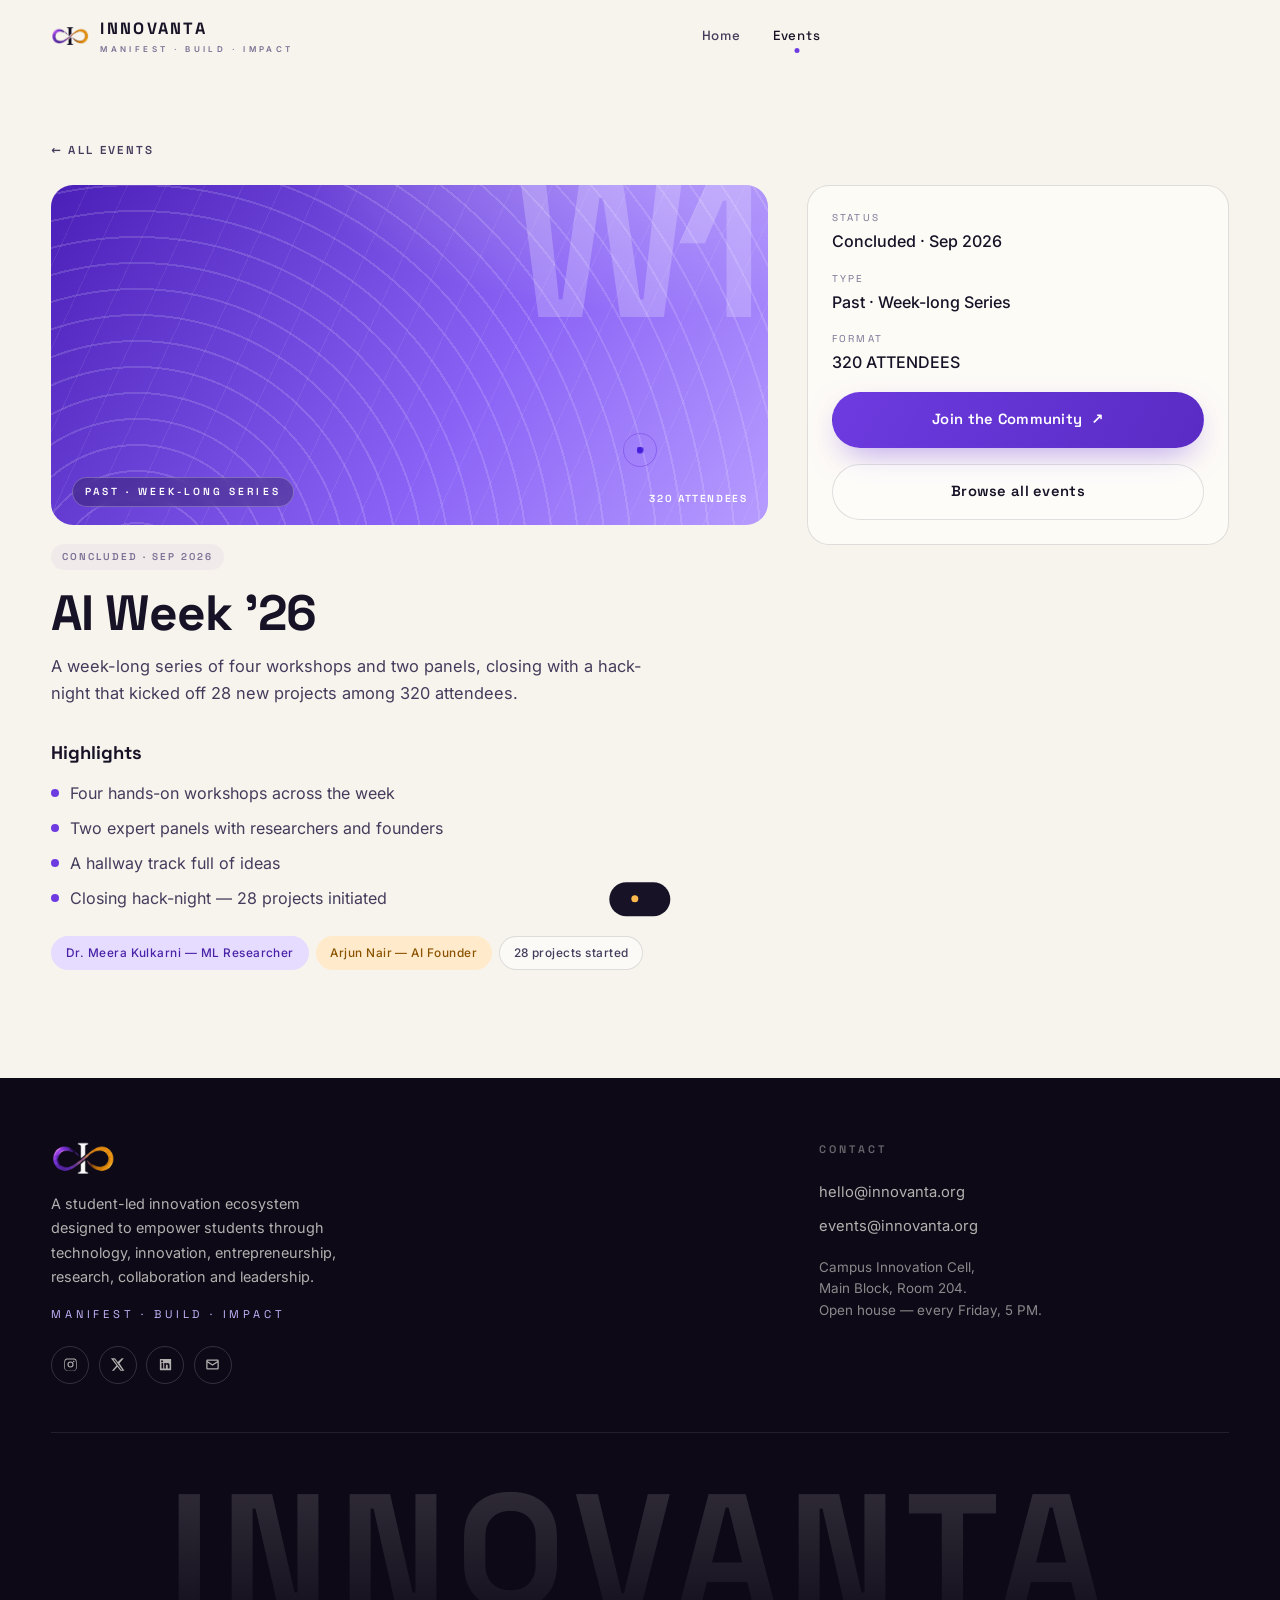
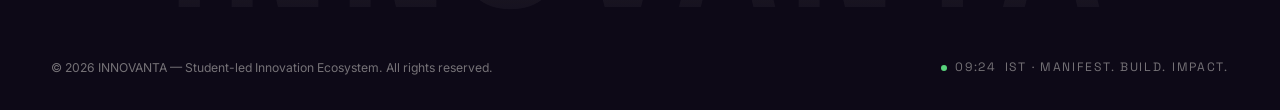
==== event-ai-week-26.html @ f33e7953 "Add a dedicated detail page for each event Co-Authored-By: Claude Sonnet 5.5 <noreply@anthropic.com>" ====
<!DOCTYPE html>
<html lang="en">
<head>
<meta charset="UTF-8">
<meta name="viewport" content="width=device-width, initial-scale=1.0">
<title>AI Week &#x27;26 — INNOVANTA</title>
<meta name="description" content="INNOVANTA is a student-led innovation ecosystem empowering students through technology, innovation, entrepreneurship, research, collaboration and leadership. Ideas into action — innovation into impact.">
<meta property="og:title" content="INNOVANTA — Manifest. Build. Impact.">
<meta property="og:description" content="A student-led innovation ecosystem. Ideas Into Action. Innovation Into Impact.">
<meta property="og:type" content="website">
<link rel="icon" type="image/png" href="[data-uri]">
<style>
/* ============ FONTS ============ */
@font-face{font-family:'Space Grotesk';font-style:normal;font-weight:300 700;font-display:swap;src:url([data-uri]) format('woff2')}
@font-face{font-family:'Inter';font-style:normal;font-weight:100 900;font-display:swap;src:url([data-uri]) format('woff2')}

/* ============ TOKENS ============ */
:root{
  --bg:#F7F4ED; --bg-2:#F0EBE0; --paper:#FDFBF6;
  --ink:#171226; --ink-2:#443C5C; --ink-3:#7A7194;
  --violet:#6D3BE0; --violet-2:#8A63F6; --violet-soft:#E6DCFF;
  --amber:#EE9F28; --amber-2:#FFB84D; --amber-soft:#FFEBCB;
  --line:rgba(23,18,38,.13); --line-2:rgba(23,18,38,.07);
  --night:#0D0917; --night-2:#161029;
  --display:'Space Grotesk',ui-sans-serif,system-ui,sans-serif;
  --body:'Inter',ui-sans-serif,system-ui,-apple-system,'Segoe UI',sans-serif;
  --r-lg:22px; --r-md:14px; --r-sm:9px;
  --ease:cubic-bezier(.22,1,.36,1);
  --nav-h:72px;
}
*{margin:0;padding:0;box-sizing:border-box}
html{scroll-behavior:smooth}
@media (prefers-reduced-motion:reduce){html{scroll-behavior:auto}}
body{
  font-family:var(--body); background:var(--bg); color:var(--ink);
  -webkit-font-smoothing:antialiased; text-rendering:optimizeLegibility;
  overflow-x:hidden; font-size:16px; line-height:1.6;
}
body.locked{overflow:hidden}
::selection{background:var(--violet);color:#fff}
img,canvas,svg{display:block;max-width:100%}
a{color:inherit;text-decoration:none}
button{font:inherit;border:none;background:none;cursor:pointer;color:inherit}
:focus-visible{outline:2px solid var(--violet);outline-offset:3px;border-radius:4px}
.skip{position:fixed;left:1rem;top:-4rem;z-index:400;background:var(--ink);color:#fff;padding:.6rem 1rem;border-radius:8px;transition:top .2s}
.skip:focus{top:1rem}

/* ============ TYPE HELPERS ============ */
.eyebrow{font-family:var(--display);font-size:11px;font-weight:600;letter-spacing:.34em;text-transform:uppercase;color:var(--violet)}
.eyebrow.amber{color:#B26A00}
.display{font-family:var(--display);font-weight:700;line-height:1.02;letter-spacing:-.025em}
.letterspaced{letter-spacing:.3em;text-transform:uppercase;font-family:var(--display);font-weight:600}
.sec{position:relative;padding:clamp(84px,12vh,150px) 0}
.wrap{width:min(1240px,92vw);margin-inline:auto}
.h2{font-family:var(--display);font-weight:700;font-size:clamp(2rem,4.6vw,3.4rem);letter-spacing:-.02em;line-height:1.06}
.sec-head{display:flex;align-items:flex-end;justify-content:space-between;gap:2rem;margin-bottom:clamp(2.4rem,5vh,4rem)}
.sec-head p.lede{max-width:44ch;color:var(--ink-2);font-size:clamp(.98rem,1.2vw,1.08rem)}
.sec-num{font-family:var(--display);font-size:12px;letter-spacing:.3em;color:var(--ink-3)}
.rule{height:1px;background:var(--line);border:none;margin:0}

/* ============ BUTTONS ============ */
.btn{display:inline-flex;align-items:center;gap:.55rem;font-family:var(--display);font-weight:600;font-size:.92rem;letter-spacing:.02em;padding:.95rem 1.6rem;border-radius:100px;border:1px solid transparent;transition:transform .35s var(--ease),box-shadow .35s var(--ease),background .3s,color .3s,border-color .3s;will-change:transform;cursor:pointer;white-space:nowrap}
.btn .arr{transition:transform .35s var(--ease);display:inline-block}
.btn:hover .arr{transform:translate(3px,-3px)}
.btn-primary{background:var(--ink);color:#fff;box-shadow:0 10px 30px -12px rgba(23,18,38,.55)}
.btn-primary:hover{transform:translateY(-2px);box-shadow:0 18px 40px -14px rgba(23,18,38,.5)}
.btn-violet{background:linear-gradient(120deg,var(--violet),#5A2BC4);color:#fff;box-shadow:0 12px 34px -12px rgba(109,59,224,.6)}
.btn-violet:hover{transform:translateY(-2px);box-shadow:0 20px 46px -14px rgba(109,59,224,.65)}
.btn-amber{background:linear-gradient(120deg,var(--amber-2),var(--amber));color:#231402;box-shadow:0 12px 34px -12px rgba(238,159,40,.6)}
.btn-amber:hover{transform:translateY(-2px)}
.btn-ghost{border-color:var(--line);color:var(--ink);background:rgba(255,255,255,.4)}
.btn-ghost:hover{border-color:var(--ink);transform:translateY(-2px);background:#fff}
.btn-light{border:1px solid rgba(255,255,255,.35);color:#fff}
.btn-light:hover{background:rgba(255,255,255,.08);border-color:#fff}
.btn.sm{padding:.55rem 1.05rem;font-size:.8rem}
.btn[aria-disabled="true"]{opacity:.45;pointer-events:none}

/* ============ REVEAL / SPLIT ============ */
.reveal{opacity:0;transform:translateY(34px);filter:blur(6px);transition:opacity .9s var(--ease),transform .9s var(--ease),filter .9s var(--ease);transition-delay:calc(var(--i,0)*90ms)}
.reveal.in{opacity:1;transform:none;filter:blur(0)}
.ch{display:inline-block;opacity:0;transform:translateY(.5em) rotate(4deg);filter:blur(8px);transition:opacity .7s var(--ease),transform .7s var(--ease),filter .7s var(--ease);transition-delay:calc(var(--ci,0)*28ms + 250ms)}
body.loaded .ch{opacity:1;transform:none;filter:blur(0)}
.word{transition:color .5s,opacity .5s;color:rgba(23,18,38,.16)}
.word.on{color:var(--ink)}
@media (prefers-reduced-motion:reduce){
  .reveal,.ch{opacity:1;transform:none;filter:none;transition:none}
  .word{color:var(--ink)}
}

/* ============ PRELOADER ============ */
#loader{position:fixed;inset:0;z-index:300;background:var(--bg);display:flex;flex-direction:column;align-items:center;justify-content:center;gap:1.4rem;transition:opacity .7s var(--ease),visibility .7s}
#loader.done{opacity:0;visibility:hidden;pointer-events:none}
#loader img{width:96px;animation:loaderPulse 1.6s ease-in-out infinite}
#loader .bar{width:min(320px,60vw);height:1px;background:var(--line);position:relative;overflow:hidden}
#loader .bar i{position:absolute;inset:0;background:linear-gradient(90deg,var(--violet),var(--amber));transform:scaleX(0);transform-origin:left;transition:transform .2s}
#loader .pct{font-family:var(--display);font-size:11px;letter-spacing:.35em;color:var(--ink-3)}
@keyframes loaderPulse{0%,100%{transform:scale(1)}50%{transform:scale(1.06)}}

/* ============ CURSOR ============ */
.cursor,.cursor-ring{position:fixed;top:0;left:0;z-index:200;pointer-events:none;border-radius:50%;transform:translate(-50%,-50%);will-change:transform}
.cursor{width:7px;height:7px;background:var(--violet);mix-blend-mode:multiply;transition:width .25s,height .25s,background .25s}
.cursor-ring{width:34px;height:34px;border:1px solid rgba(109,59,224,.45);transition:width .3s var(--ease),height .3s var(--ease),border-color .3s,background .3s}
body.hovering .cursor{width:44px;height:44px;background:linear-gradient(120deg,var(--violet),var(--amber));opacity:.9}
body.hovering .cursor-ring{width:64px;height:64px;border-color:transparent;background:rgba(109,59,224,.07)}
@media (pointer:coarse),(prefers-reduced-motion:reduce){.cursor,.cursor-ring{display:none}}

/* ============ NAV ============ */
#nav{position:fixed;top:0;left:0;right:0;z-index:120;height:var(--nav-h);display:flex;align-items:center;transition:background .4s,box-shadow .4s,border-color .4s;border-bottom:1px solid transparent}
#nav.scrolled{background:rgba(247,244,237,.78);backdrop-filter:blur(16px) saturate(1.4);-webkit-backdrop-filter:blur(16px) saturate(1.4);border-bottom-color:var(--line-2)}
#nav .wrap{display:flex;align-items:center;justify-content:space-between;gap:2rem}
.brand{display:flex;align-items:center;gap:.7rem}
.brand img{width:38px;transition:transform .5s var(--ease)}
.brand:hover img{transform:rotate(-8deg) scale(1.08)}
.brand b{font-family:var(--display);font-weight:700;letter-spacing:.14em;font-size:1.02rem}
.brand small{display:block;font-size:8px;letter-spacing:.42em;color:var(--ink-3);font-weight:600;margin-top:1px}
.nav-links{display:flex;gap:.3rem;align-items:center}
.nav-links a{font-family:var(--display);font-size:.83rem;font-weight:500;letter-spacing:.06em;padding:.5rem .85rem;border-radius:100px;color:var(--ink-2);position:relative;transition:color .25s}
.nav-links a:hover,.nav-links a.active{color:var(--ink)}
.nav-links a.active::after{content:"";position:absolute;left:50%;bottom:.05rem;width:5px;height:5px;border-radius:50%;background:var(--violet);transform:translateX(-50%)}
.nav-cta{display:flex;gap:.8rem;align-items:center}
#burger{display:none;width:44px;height:44px;border-radius:12px;border:1px solid var(--line);align-items:center;justify-content:center;flex-direction:column;gap:5px}
#burger i{display:block;width:16px;height:1.5px;background:var(--ink);transition:transform .35s var(--ease),opacity .25s}
#burger.open i:nth-child(1){transform:translateY(3.2px) rotate(45deg)}
#burger.open i:nth-child(2){transform:translateY(-3.2px) rotate(-45deg)}
#menu{position:fixed;inset:0;z-index:110;background:var(--bg);padding:calc(var(--nav-h) + 2rem) 8vw 3rem;display:flex;flex-direction:column;justify-content:center;gap:.2rem;clip-path:inset(0 0 100% 0);transition:clip-path .7s var(--ease);visibility:hidden}
#menu.open{clip-path:inset(0 0 0% 0);visibility:visible}
#menu a.big{font-family:var(--display);font-weight:700;font-size:clamp(2.2rem,8vw,3.4rem);letter-spacing:-.02em;line-height:1.25;color:var(--ink);opacity:0;transform:translateY(24px);transition:opacity .5s var(--ease),transform .5s var(--ease),color .3s;display:flex;align-items:baseline;gap:1rem}
#menu a.big span{font-family:var(--display);font-size:.7rem;letter-spacing:.3em;color:var(--violet)}
#menu.open a.big{opacity:1;transform:none}
#menu.open a.big:nth-child(2){transition-delay:.07s}#menu.open a.big:nth-child(3){transition-delay:.14s}#menu.open a.big:nth-child(4){transition-delay:.21s}#menu.open a.big:nth-child(5){transition-delay:.28s}#menu.open a.big:nth-child(6){transition-delay:.35s}
#menu a.big:hover{color:var(--violet)}
#menu .menu-foot{margin-top:2.5rem;display:flex;justify-content:space-between;flex-wrap:wrap;gap:1rem;font-size:.8rem;color:var(--ink-3);letter-spacing:.08em}
@media (max-width:1020px){.nav-links,.nav-cta .btn{display:none}#burger{display:flex}.nav-cta{gap:0}}

/* ============ HERO ============ */
#home{position:relative;min-height:100svh;display:flex;flex-direction:column;justify-content:flex-end;padding-top:calc(var(--nav-h) + 4vh);overflow:hidden;background:var(--bg)}
#hero-gl{position:absolute;inset:0;width:100%;height:100%;z-index:0}
.hero-fallback{position:absolute;inset:0;z-index:0;background:
  radial-gradient(60% 80% at 15% 85%,rgba(138,99,246,.28),transparent 60%),
  radial-gradient(55% 70% at 85% 20%,rgba(255,184,77,.26),transparent 60%),
  radial-gradient(40% 55% at 60% 75%,rgba(230,220,255,.5),transparent 65%),var(--bg);
  animation:heroDrift 14s ease-in-out infinite alternate}
@keyframes heroDrift{to{transform:scale(1.06) translateY(-2%)}}
#home .wrap{position:relative;z-index:2;padding-bottom:2.4rem}
.hero-top{position:absolute;z-index:3;top:calc(var(--nav-h) + 1.6rem);left:0;right:0}
.hero-top .wrap{display:flex;justify-content:space-between;align-items:center;padding:0}
.hero-tag{display:inline-flex;align-items:center;gap:.6rem;background:rgba(255,255,255,.55);backdrop-filter:blur(8px);border:1px solid var(--line-2);padding:.45rem .9rem;border-radius:100px;font-family:var(--display);font-size:.68rem;letter-spacing:.26em;font-weight:600;text-transform:uppercase}
.hero-tag .dot{width:7px;height:7px;border-radius:50%;background:var(--violet);animation:pulseDot 2s infinite}
@keyframes pulseDot{0%,100%{box-shadow:0 0 0 0 rgba(109,59,224,.45)}60%{box-shadow:0 0 0 8px rgba(109,59,224,0)}}
.hero-clock{font-family:var(--display);font-size:.7rem;letter-spacing:.22em;color:var(--ink-2);display:flex;align-items:center;gap:.6rem;background:rgba(255,255,255,.55);backdrop-filter:blur(8px);border:1px solid var(--line-2);padding:.45rem .9rem;border-radius:100px}
.hero-clock .live{width:6px;height:6px;border-radius:50%;background:#2AA84A;animation:pulseDot 2s infinite}
h1.display{font-size:clamp(2.9rem,9.2vw,7.6rem);letter-spacing:-.035em;line-height:.99;margin-top:.35em;text-wrap:balance}
h1 .ln{display:block}
h1 .ln em{font-style:normal;color:transparent;-webkit-text-fill-color:transparent;background-image:linear-gradient(95deg,var(--violet) 10%,#9A6BFF 45%,var(--amber) 110%);-webkit-background-clip:text;background-clip:text}
h1 .ln em .ch{background-image:linear-gradient(95deg,var(--violet) 10%,#9A6BFF 45%,var(--amber) 110%);background-size:var(--gw,600px) 100%;background-repeat:no-repeat;color:transparent;-webkit-text-fill-color:transparent;-webkit-background-clip:text;background-clip:text}
.hero-sub{max-width:52ch;color:var(--ink-2);font-size:clamp(1rem,1.4vw,1.15rem);margin-top:1.6rem}
.hero-actions{display:flex;gap:1rem;margin-top:2.2rem;flex-wrap:wrap;align-items:center}
.hero-scroll{position:absolute;right:4vw;bottom:6.4rem;z-index:3;display:flex;flex-direction:column;align-items:center;gap:.7rem;color:var(--ink-3);font-family:var(--display);font-size:.62rem;letter-spacing:.34em;text-transform:uppercase;writing-mode:vertical-rl}
.hero-scroll .ln-line{width:1px;height:52px;background:linear-gradient(var(--ink-3),transparent);position:relative;overflow:hidden}
.hero-scroll .ln-line::after{content:"";position:absolute;inset:0;background:var(--violet);animation:scrollLine 1.8s var(--ease) infinite}
@keyframes scrollLine{0%{transform:translateY(-100%)}70%,100%{transform:translateY(100%)}}
@media (max-width:760px){.hero-scroll{display:none}.hero-clock{display:none}}
.hero-mark{position:absolute;z-index:1;right:2%;top:17%;width:min(280px,24vw);opacity:.16;pointer-events:none;filter:saturate(.8);animation:markFloat 9s ease-in-out infinite}
.w{display:inline-block;white-space:nowrap}
@keyframes markFloat{0%,100%{transform:translateY(0) rotate(-4deg)}50%{transform:translateY(-24px) rotate(3deg)}}

/* ============ TICKER ============ */
.ticker{border-block:1px solid var(--line);background:var(--paper);overflow:hidden;padding:.95rem 0}
.ticker-track{display:flex;width:max-content;animation:tick 26s linear infinite;will-change:transform}
.ticker:hover .ticker-track{animation-play-state:paused}
.ticker-track span{font-family:var(--display);font-weight:600;font-size:.82rem;letter-spacing:.3em;text-transform:uppercase;white-space:nowrap;padding:0 1.6rem;color:var(--ink)}
.ticker-track span b{color:var(--violet);font-weight:600}
.ticker-track span i{color:var(--amber);font-style:normal}
@keyframes tick{to{transform:translateX(-50%)}}
@media (prefers-reduced-motion:reduce){.ticker-track{animation:none}}

/* ============ ABOUT ============ */
#about{background:var(--bg)}
.scrub-text{font-family:var(--display);font-weight:500;font-size:clamp(1.5rem,3.6vw,2.9rem);line-height:1.3;letter-spacing:-.015em;max-width:22ch}
.about-grid{display:grid;grid-template-columns:1.15fr .85fr;gap:clamp(2.5rem,6vw,6rem);align-items:start}
.about-side p{color:var(--ink-2);margin-bottom:1.2rem;font-size:1rem}
.about-side .quote{border-left:2px solid var(--violet);padding:.4rem 0 .4rem 1.1rem;font-family:var(--display);font-weight:500;font-size:1.02rem;color:var(--ink);line-height:1.5}
.chips{display:flex;flex-wrap:wrap;gap:.55rem;margin-top:1.4rem}
.chip{font-size:.74rem;font-weight:500;letter-spacing:.04em;padding:.42rem .85rem;border-radius:100px;border:1px solid var(--line);background:rgba(255,255,255,.5);color:var(--ink-2)}
.chip.v{background:var(--violet-soft);border-color:transparent;color:#4A22A8}
.chip.a{background:var(--amber-soft);border-color:transparent;color:#8A5300}
.objectives{margin-top:clamp(3rem,7vh,4.6rem);display:grid;grid-template-columns:repeat(3,1fr);gap:1px;background:var(--line);border:1px solid var(--line);border-radius:var(--r-lg);overflow:hidden}
.objectives .ob{background:var(--bg);padding:1.6rem 1.5rem;transition:background .35s}
.objectives .ob:hover{background:var(--paper)}
.objectives .ob small{font-family:var(--display);font-size:.62rem;letter-spacing:.3em;color:var(--ink-3)}
.objectives .ob p{margin-top:.7rem;font-size:.94rem;color:var(--ink-2)}
.objectives .ob b{color:var(--ink)}
.stats{margin-top:clamp(3rem,7vh,4.6rem);display:grid;grid-template-columns:repeat(4,1fr);gap:1.5rem;border-top:1px solid var(--line);padding-top:2.4rem}
.stat .num{font-family:var(--display);font-weight:700;font-size:clamp(2.2rem,4vw,3.3rem);letter-spacing:-.02em;line-height:1}
.stat .num em{font-style:normal;color:var(--violet)}
.stat .lbl{font-size:.78rem;letter-spacing:.14em;text-transform:uppercase;color:var(--ink-3);font-family:var(--display);margin-top:.5rem}
@media (max-width:900px){.about-grid{grid-template-columns:1fr}.objectives{grid-template-columns:1fr}.stats{grid-template-columns:repeat(2,1fr)}}

/* ============ PILLARS ============ */
#pillars{background:linear-gradient(var(--bg-2),var(--bg));overflow:hidden}
.pillars-grid{display:grid;grid-template-columns:repeat(3,1fr);gap:1.2rem}
.pcard{position:relative;background:var(--paper);border:1px solid var(--line);border-radius:var(--r-lg);padding:1.8rem 1.6rem 1.7rem;overflow:hidden;transition:transform .5s var(--ease),box-shadow .5s var(--ease),border-color .5s}
.pcard::before{content:"";position:absolute;inset:0;background:radial-gradient(120% 90% at 0% 0%,var(--pv,rgba(138,99,246,.14)),transparent 55%);opacity:0;transition:opacity .5s}
.pcard:hover{transform:translateY(-7px);border-color:rgba(109,59,224,.35);box-shadow:0 30px 60px -30px rgba(23,18,38,.25)}
.pcard:hover::before{opacity:1}
.pcard .pn{position:absolute;top:1.15rem;right:1.3rem;font-family:var(--display);font-size:.72rem;letter-spacing:.24em;color:var(--ink-3)}
.pcard .pico{width:52px;height:52px;border-radius:14px;display:grid;place-items:center;background:linear-gradient(135deg,var(--violet-soft),#F3EEFF);color:var(--violet);margin-bottom:1.2rem;position:relative;transition:transform .5s var(--ease)}
.pcard:hover .pico{transform:scale(1.07) rotate(-4deg)}
.pcard.amber .pico{background:linear-gradient(135deg,var(--amber-soft),#FFF6E6);color:#B26A00}
.pcard h3{font-family:var(--display);font-size:1.22rem;letter-spacing:-.01em;margin-bottom:.5rem}
.pcard p{font-size:.92rem;color:var(--ink-2)}
.pcard svg{width:26px;height:26px;stroke:currentColor;fill:none;stroke-width:1.6;stroke-linecap:round;stroke-linejoin:round;stroke-dasharray:120;stroke-dashoffset:120;transition:stroke-dashoffset 1.2s var(--ease) .1s}
.pcard.in svg{stroke-dashoffset:0}
@media (max-width:1000px){.pillars-grid{grid-template-columns:1fr 1fr}}
@media (max-width:620px){.pillars-grid{grid-template-columns:1fr}}

/* ============ OPPORTUNITIES ============ */
#opportunities{background:var(--bg);overflow:hidden}
.opp-list{border-top:1px solid var(--line)}
.opp-row{position:relative;display:grid;grid-template-columns:64px 1fr auto 56px;align-items:center;gap:1.4rem;padding:clamp(1.25rem,3.4vh,2.1rem) .6rem;border-bottom:1px solid var(--line);transition:padding-left .45s var(--ease),background .45s;overflow:hidden}
.opp-row::before{content:"";position:absolute;inset:0;background:linear-gradient(90deg,var(--violet-soft),transparent 45%);opacity:0;transition:opacity .45s;pointer-events:none}
.opp-row:hover{padding-left:1.6rem}
.opp-row:hover::before{opacity:1}
.opp-row .oi{font-family:var(--display);font-size:.72rem;letter-spacing:.22em;color:var(--ink-3)}
.opp-row h3{font-family:var(--display);font-weight:600;font-size:clamp(1.35rem,3.2vw,2.15rem);letter-spacing:-.02em;transition:color .35s;display:flex;align-items:baseline;gap:1rem;flex-wrap:wrap}
.opp-row:hover h3{color:var(--violet)}
.opp-row .badge{font-family:var(--display);font-size:.6rem;letter-spacing:.22em;text-transform:uppercase;font-weight:600;padding:.3rem .7rem;border-radius:100px;border:1px solid var(--line);color:var(--ink-2);white-space:nowrap}
.opp-row .badge.hot{background:var(--amber-soft);border-color:transparent;color:#8A5300}
.opp-row .badge.new{background:var(--violet-soft);border-color:transparent;color:#4A22A8}
.opp-row .go{width:44px;height:44px;border-radius:50%;border:1px solid var(--line);display:grid;place-items:center;font-size:1rem;transition:transform .4s var(--ease),background .3s,color .3s,border-color .3s;justify-self:end}
.opp-row:hover .go{background:var(--ink);color:#fff;border-color:var(--ink);transform:rotate(45deg)}
.opp-row p{display:none}
#opp-media{position:fixed;z-index:60;width:290px;height:200px;pointer-events:none;opacity:0;transform:translate(-50%,-50%) scale(.86);transition:opacity .35s var(--ease),transform .35s var(--ease);will-change:transform}
#opp-media.show{opacity:1;transform:translate(-50%,-50%) scale(1)}
#opp-media .card{position:absolute;inset:0;border-radius:16px;overflow:hidden;box-shadow:0 34px 70px -24px rgba(23,18,38,.45)}
#opp-media .card small{position:absolute;left:14px;bottom:12px;color:#fff;font-family:var(--display);font-size:.62rem;letter-spacing:.3em;text-transform:uppercase;opacity:.9}
#opp-media .card b{position:absolute;right:-8px;top:-24px;font-family:var(--display);font-weight:700;font-size:5.6rem;color:rgba(255,255,255,.28);letter-spacing:-.04em}
.pm-1{background:linear-gradient(130deg,#5A2BC4,#8A63F6 55%,#FFB84D)}
.pm-2{background:linear-gradient(130deg,#171226,#6D3BE0 70%,#9A6BFF)}
.pm-3{background:linear-gradient(130deg,#B26A00,#FFB84D 55%,#FFEBCB)}
.pm-4{background:linear-gradient(130deg,#3B2A7A,#8A63F6 60%,#E6DCFF)}
.pm-5{background:linear-gradient(130deg,#0D0917,#5A2BC4 55%,#EE9F28)}
#opp-media .card::after{content:"";position:absolute;inset:0;background:radial-gradient(140% 120% at 20% 0%,rgba(255,255,255,.3),transparent 50%),repeating-linear-gradient(0deg,transparent 0 22px,rgba(255,255,255,.06) 22px 23px)}
@media (max-width:760px){.opp-row{grid-template-columns:44px 1fr 40px}.opp-row .badge{display:none}#opp-media{display:none}}

/* ============ EVENTS ============ */
#events{background:linear-gradient(var(--bg),var(--bg-2));overflow:hidden}
.filters{display:flex;gap:.5rem;flex-wrap:wrap}
.filters button{font-family:var(--display);font-size:.78rem;font-weight:600;letter-spacing:.12em;text-transform:uppercase;padding:.6rem 1.15rem;border-radius:100px;border:1px solid var(--line);color:var(--ink-2);transition:all .3s var(--ease);background:rgba(255,255,255,.5)}
.filters button:hover{border-color:var(--ink)}
.filters button.on{background:var(--ink);color:#fff;border-color:var(--ink)}
.ev-grid{display:grid;grid-template-columns:repeat(2,1fr);gap:1.4rem}
.ev-card{background:var(--paper);border:1px solid var(--line);border-radius:var(--r-lg);overflow:hidden;display:flex;flex-direction:column;transition:transform .55s var(--ease),box-shadow .55s var(--ease),opacity .5s,border-color .4s}
.ev-card:hover{transform:translateY(-7px);box-shadow:0 36px 70px -34px rgba(23,18,38,.3);border-color:rgba(109,59,224,.3)}
.ev-card.is-hidden{display:none}
.ev-card.fade-in{animation:cardIn .55s var(--ease) both}
@keyframes cardIn{from{opacity:0;transform:translateY(16px)}to{opacity:1;transform:none}}
.ev-poster{position:relative;height:190px;overflow:hidden;display:flex;align-items:flex-end;justify-content:space-between;padding:1.1rem 1.3rem}
.ev-poster::before{content:"";position:absolute;inset:0;background:
  radial-gradient(120% 130% at 85% -20%,rgba(255,255,255,.4),transparent 45%),
  repeating-linear-gradient(115deg,transparent 0 34px,rgba(255,255,255,.07) 34px 35px),
  repeating-radial-gradient(circle at 12% 115%,rgba(255,255,255,.14) 0 2px,transparent 2px 26px)}
.ev-poster .big{position:absolute;right:14px;top:-18px;font-family:var(--display);font-weight:700;font-size:7.4rem;line-height:1;color:rgba(255,255,255,.22);letter-spacing:-.05em}
.ev-poster .kicker{position:relative;font-family:var(--display);font-size:.64rem;font-weight:600;letter-spacing:.3em;text-transform:uppercase;color:#fff;background:rgba(13,9,23,.28);backdrop-filter:blur(4px);padding:.38rem .75rem;border-radius:100px;border:1px solid rgba(255,255,255,.25)}
.ev-poster .fmt{position:relative;display:flex;gap:.5rem;align-items:center}
.ev-poster .inf{font-family:var(--display);font-size:.64rem;font-weight:600;letter-spacing:.16em;text-transform:uppercase;color:#fff}
.tone-v{background:linear-gradient(125deg,#4A1FB8,#8A63F6 60%,#B79CFF)}
.tone-a{background:linear-gradient(125deg,#B26A00,#F2A02B 55%,#FFD9A6)}
.tone-m{background:linear-gradient(125deg,#171226,#6D3BE0 55%,#EE9F28)}
.tone-p{background:linear-gradient(125deg,#241654,#5A2BC4 45%,#9A6BFF)}
.ev-body{padding:1.4rem 1.5rem 1.5rem;display:flex;flex-direction:column;gap:.75rem;flex:1}
.ev-meta{display:flex;align-items:center;gap:.7rem;flex-wrap:wrap}
.pill{font-family:var(--display);font-size:.62rem;font-weight:600;letter-spacing:.2em;text-transform:uppercase;padding:.32rem .7rem;border-radius:100px}
.pill.open{background:#DCF3E2;color:#1C6E36}
.pill.closing{background:var(--amber-soft);color:#8A5300}
.pill.soon{background:#EAE7F5;color:#4A22A8}
.pill.closed{background:#F0EAEA;color:#7A7194}
.ev-meta time{font-size:.8rem;color:var(--ink-3);font-weight:500}
.ev-body h3{font-family:var(--display);font-size:1.3rem;letter-spacing:-.015em;line-height:1.2}
.ev-venue{display:flex;align-items:center;gap:.45rem;font-size:.82rem;color:var(--ink-2);font-weight:500}
.ev-venue svg{width:14px;height:14px;stroke:currentColor;fill:none;stroke-width:1.7;flex:none;color:var(--violet)}
.ev-desc{font-size:.9rem;color:var(--ink-2);line-height:1.55}
.ev-foot{margin-top:auto;padding-top:.9rem;border-top:1px dashed var(--line);display:flex;align-items:center;justify-content:space-between;gap:1rem;flex-wrap:wrap}
.deadline{font-size:.78rem;color:var(--ink-3)}
.deadline b{color:var(--ink);font-weight:600}
.deadline .cd{color:var(--violet);font-family:var(--display);font-size:.7rem;letter-spacing:.06em;margin-left:.35rem}
.ev-high{display:flex;flex-wrap:wrap;gap:.45rem}
.ev-actions{display:flex;gap:.6rem;flex-wrap:wrap;margin-top:.2rem}
.events-note{margin-top:2rem;display:flex;gap:1rem;align-items:center;justify-content:space-between;border:1px solid var(--line);border-radius:var(--r-md);padding:1.1rem 1.4rem;background:rgba(255,255,255,.55);flex-wrap:wrap}
.events-note p{font-size:.9rem;color:var(--ink-2);max-width:70ch}
.events-note b{color:var(--ink)}
@media (max-width:900px){.ev-grid{grid-template-columns:1fr}}

/* ============ CTA ============ */
#join{background:var(--bg);padding-bottom:clamp(90px,12vh,150px)}
.cta-panel{position:relative;border-radius:28px;overflow:hidden;background:var(--night);color:#F5F1EA;padding:clamp(3rem,8vh,6rem) clamp(1.6rem,5vw,4.5rem);isolation:isolate}
#cta-gl{position:absolute;inset:0;width:100%;height:100%;z-index:-1;opacity:.95}
.cta-fallback{position:absolute;inset:0;z-index:-1;background:radial-gradient(70% 100% at 15% 100%,rgba(109,59,224,.5),transparent 55%),radial-gradient(60% 90% at 90% 0%,rgba(238,159,40,.3),transparent 55%),radial-gradient(50% 60% at 60% 60%,rgba(138,99,246,.25),transparent 60%),var(--night)}
.cta-inner{position:relative;display:grid;grid-template-columns:1.1fr .9fr;gap:clamp(2rem,5vw,4rem);align-items:center}
.cta-inner .eyebrow{color:#C9B6FF}
.cta-inner h2{font-family:var(--display);font-weight:700;font-size:clamp(2.1rem,5.6vw,4rem);letter-spacing:-.025em;line-height:1.04;margin-top:1rem}
.cta-inner h2 em{font-style:normal;background:linear-gradient(95deg,#B79CFF,#8A63F6 30%,#FFD9A6 80%,#EE9F28);-webkit-background-clip:text;background-clip:text;color:transparent}
.cta-inner .sub{color:rgba(245,241,234,.75);max-width:46ch;margin-top:1.1rem;font-size:1rem}
.cta-actions{display:flex;gap:.9rem;margin-top:2rem;flex-wrap:wrap}
.join-form{background:rgba(255,255,255,.05);border:1px solid rgba(255,255,255,.14);border-radius:20px;padding:1.7rem 1.6rem;backdrop-filter:blur(8px)}
.join-form h3{font-family:var(--display);font-size:1.05rem;letter-spacing:.01em;margin-bottom:1.1rem}
.join-form h3 span{color:var(--amber-2)}
.field{margin-bottom:.9rem}
.field label{display:block;font-size:.66rem;font-family:var(--display);letter-spacing:.22em;text-transform:uppercase;color:rgba(245,241,234,.55);margin-bottom:.45rem}
.field input,.field select{width:100%;background:rgba(255,255,255,.06);border:1px solid rgba(255,255,255,.16);border-radius:11px;padding:.78rem .95rem;color:#fff;font:inherit;font-size:.92rem;transition:border-color .3s,background .3s}
.field input::placeholder{color:rgba(245,241,234,.35)}
.field input:focus,.field select:focus{outline:none;border-color:var(--violet-2);background:rgba(255,255,255,.1)}
.field select{appearance:none;background-image:url("data:image/svg+xml;utf8,<svg xmlns='http://www.w3.org/2000/svg' width='12' height='12' viewBox='0 0 24 24' fill='none' stroke='%23999' stroke-width='2'><path d='M6 9l6 6 6-6'/></svg>");background-repeat:no-repeat;background-position:right 1rem center}
.field select option{color:#171226}
.join-form .btn{width:100%;justify-content:center;margin-top:.4rem}
.form-msg{font-size:.8rem;margin-top:.8rem;min-height:1.2em;color:#9DE8B4;font-weight:500}
.form-msg.err{color:#FFB4A8}
@media (max-width:920px){.cta-inner{grid-template-columns:1fr}}

/* ============ FOOTER ============ */
footer{background:var(--night);color:rgba(245,241,234,.72);padding:clamp(3.4rem,7vh,5rem) 0 2rem}
.foot-top{display:grid;grid-template-columns:1.6fr .9fr;gap:2.4rem;padding-bottom:3rem;border-bottom:1px solid rgba(255,255,255,.09)}
.foot-brand img{width:64px;margin-bottom:1.1rem}
.foot-brand p{font-size:.9rem;max-width:34ch;line-height:1.7}
.foot-brand .tag{font-family:var(--display);font-size:.7rem;letter-spacing:.34em;text-transform:uppercase;color:#C9B6FF;margin-top:1rem}
.fcol h4{font-family:var(--display);font-size:.68rem;letter-spacing:.3em;text-transform:uppercase;color:rgba(245,241,234,.4);margin-bottom:1.1rem;font-weight:600}
.fcol a{display:block;font-size:.92rem;padding:.32rem 0;transition:color .25s,transform .25s var(--ease)}
.fcol a:hover{color:#fff;transform:translateX(5px)}
.fcol .mini{font-size:.84rem;color:rgba(245,241,234,.55);margin-top:.8rem;line-height:1.6}
.socials{display:flex;gap:.6rem;margin-top:1.4rem}
.socials a{width:38px;height:38px;border-radius:50%;border:1px solid rgba(255,255,255,.16);display:grid;place-items:center;transition:all .3s var(--ease)}
.socials a:hover{background:#fff;color:var(--night);transform:translateY(-3px)}
.socials svg{width:15px;height:15px;fill:currentColor}
.foot-word{margin:2.4rem 0 1.6rem;user-select:none}
.foot-word span{font-family:var(--display);font-weight:700;font-size:clamp(3rem,12.6vw,10.5rem);letter-spacing:.06em;line-height:1;background:linear-gradient(180deg,rgba(245,241,234,.16),rgba(245,241,234,.02));-webkit-background-clip:text;background-clip:text;color:transparent;display:block;text-align:center;white-space:nowrap}
.foot-bar{display:flex;justify-content:space-between;gap:1rem;flex-wrap:wrap;font-size:.76rem;color:rgba(245,241,234,.45)}
.foot-bar .k{display:flex;align-items:center;gap:.5rem;font-family:var(--display);letter-spacing:.14em}
.foot-bar .live{width:6px;height:6px;border-radius:50%;background:#58D37C;animation:pulseDot 2s infinite}
@media (max-width:920px){.foot-top{grid-template-columns:1fr 1fr}}
@media (max-width:560px){.foot-top{grid-template-columns:1fr}}

/* ============ TOAST ============ */
#toast{position:fixed;left:50%;bottom:2.2rem;z-index:220;transform:translate(-50%,150%);background:var(--ink);color:#fff;padding:.85rem 1.4rem;border-radius:100px;font-size:.86rem;box-shadow:0 24px 50px -18px rgba(23,18,38,.5);transition:transform .5s var(--ease);display:flex;gap:.6rem;align-items:center;max-width:90vw}
#toast.show{transform:translate(-50%,0)}
#toast .td{width:7px;height:7px;border-radius:50%;background:var(--amber-2);flex:none;animation:pulseDot 1.4s infinite}

/* ============ AURORA ============ */
.aurora{position:absolute;border-radius:50%;filter:blur(70px);opacity:.35;pointer-events:none;z-index:0;animation:auroraDrift 16s ease-in-out infinite alternate}
@keyframes auroraDrift{to{transform:translate3d(40px,-30px,0) scale(1.12)}}
@media (prefers-reduced-motion:reduce){.aurora,.hero-mark,.hero-tag .dot{animation:none}}

/* ---- event pages ---- */
.ev-card{position:relative}
.ev-link{color:inherit;text-decoration:none}
.ev-link::after{content:"";position:absolute;inset:0;z-index:1}
.ev-foot a,.ev-actions a{position:relative;z-index:2}
.ev-back{display:inline-flex;align-items:center;gap:.5rem;font-family:var(--display);font-size:.72rem;font-weight:600;letter-spacing:.2em;text-transform:uppercase;color:var(--ink-2);margin-bottom:1.6rem}
.ev-back:hover{color:var(--violet)}
.ed-grid{display:grid;grid-template-columns:minmax(0,1.7fr) minmax(0,1fr);gap:2.4rem;align-items:start}
.ed-grid .ev-poster{height:clamp(220px,32vw,340px);border-radius:var(--r-lg)}
.ed-grid .ev-poster .big{font-size:12rem;top:-30px}
.ed-main .ev-meta{margin-top:1.2rem}
.ed-main h1{font-family:var(--display);font-weight:700;font-size:clamp(2rem,4.2vw,3.1rem);letter-spacing:-.02em;line-height:1.08;margin:1rem 0 .8rem}
.ed-main h2{font-family:var(--display);font-size:1.15rem;margin:2rem 0 .8rem}
.ed-main .lead{font-size:1.02rem;color:var(--ink-2);line-height:1.65;max-width:62ch}
.ed-list{list-style:none;padding:0;display:grid;gap:.7rem;max-width:62ch}
.ed-list li{display:flex;gap:.7rem;color:var(--ink-2);line-height:1.5}
.ed-list li::before{content:"";flex:none;width:8px;height:8px;margin-top:.5em;border-radius:50%;background:var(--violet)}
.ed-side{position:sticky;top:96px;background:var(--paper);border:1px solid var(--line);border-radius:var(--r-lg);padding:1.5rem;display:grid;gap:1rem}
.ed-side dt{font-family:var(--display);font-size:.62rem;letter-spacing:.22em;text-transform:uppercase;color:var(--ink-3)}
.ed-side dd{margin:.2rem 0 0;font-weight:500;color:var(--ink)}
.ed-side .btn{justify-content:center}
@media (max-width:860px){.ed-grid{grid-template-columns:1fr}.ed-side{position:static}}
</style>
</head>
<body>
<a class="skip" href="#main">Skip to content</a>

<!-- PRELOADER -->
<div id="loader" aria-hidden="true">
  <img src="[data-uri]" alt="">
  <div class="bar"><i id="loader-bar"></i></div>
  <div class="pct"><span id="loader-pct">00</span> — INNOVANTA</div>
</div>

<!-- CURSOR -->
<div class="cursor" aria-hidden="true"></div>
<div class="cursor-ring" aria-hidden="true"></div>

<!-- NAV -->
<header id="nav">
  <div class="wrap">
    <a class="brand" href="index.html" aria-label="INNOVANTA home">
      <img src="[data-uri]" alt="INNOVANTA emblem">
      <span><b>INNOVANTA</b><small>MANIFEST · BUILD · IMPACT</small></span>
    </a>
    <nav class="nav-links" aria-label="Primary">
      <a href="index.html">Home</a>
      <a class="active" href="events.html">Events</a>
    </nav>
    <div class="nav-cta">
      <button id="burger" aria-label="Open menu" aria-expanded="false"><i></i><i></i></button>
    </div>
  </div>
</header>

<!-- MOBILE MENU -->
<nav id="menu" aria-label="Mobile">
  <a class="big" href="index.html"><span>01</span>Home</a>
  <a class="big" href="events.html"><span>02</span>Events</a>
  <div class="menu-foot"><span>INNOVANTA — STUDENT-LED INNOVATION ECOSYSTEM</span><span>EST. FOR STUDENTS, BY STUDENTS</span></div>
</nav>

<main id="main">

<section class="sec" style="padding-top:8.5rem">
  <div class="wrap">
    <a class="ev-back" href="events.html">← All Events</a>
    <div class="ed-grid">
      <div class="ed-main">
        <div class="ev-poster tone-v"><span class="big">W1</span>
          <span class="kicker">Past · Week-long Series</span>
          <div class="fmt"><span class="inf">320 ATTENDEES</span></div>
        </div>
        <div class="ev-meta"><span class="pill closed">Concluded · Sep 2026</span></div>
        <h1>AI Week &#x27;26</h1>
        <p class="lead">A week-long series of four workshops and two panels, closing with a hack-night that kicked off 28 new projects among 320 attendees.</p>
        <h2>Highlights</h2>
        <ul class="ed-list"><li>Four hands-on workshops across the week</li><li>Two expert panels with researchers and founders</li><li>A hallway track full of ideas</li><li>Closing hack-night — 28 projects initiated</li></ul>
        <div style="margin-top:1.6rem"><div class="ev-high">
            <span class="chip v">Dr. Meera Kulkarni — ML Researcher</span>
            <span class="chip a">Arjun Nair — AI Founder</span>
            <span class="chip">28 projects started</span>
          </div></div>
      </div>
      <aside class="ed-side" aria-label="Event details">
        <dl style="display:grid;gap:1rem;margin:0"><div><dt>Status</dt><dd>Concluded · Sep 2026</dd></div><div><dt>Type</dt><dd>Past · Week-long Series</dd></div><div><dt>Format</dt><dd>320 ATTENDEES</dd></div></dl>
        <a class="btn btn-violet" href="index.html#join">Join the Community <span class="arr">↗</span></a>
        <a class="btn btn-ghost" href="events.html">Browse all events</a>
      </aside>
    </div>
  </div>
</section>

</main>

<!-- ============ FOOTER ============ -->
<footer id="contact">
  <div class="wrap">
    <div class="foot-top">
      <div class="foot-brand">
        <img src="[data-uri]" alt="INNOVANTA emblem">
        <p>A student-led innovation ecosystem designed to empower students through technology, innovation, entrepreneurship, research, collaboration and leadership.</p>
        <div class="tag">Manifest · Build · Impact</div>
        <div class="socials">
          <a href="#" aria-label="Instagram" data-toast="@innovanta — coming to your feed soon"><svg viewBox="0 0 24 24"><path d="M12 2.2c3.2 0 3.6 0 4.9.1 1.2.1 1.8.2 2.2.4.6.2 1 .5 1.4.9.4.4.7.8.9 1.4.2.4.4 1 .4 2.2.1 1.3.1 1.7.1 4.9s0 3.6-.1 4.9c-.1 1.2-.2 1.8-.4 2.2a3.8 3.8 0 0 1-2.3 2.3c-.4.2-1 .4-2.2.4-1.3.1-1.7.1-4.9.1s-3.6 0-4.9-.1c-1.2-.1-1.8-.2-2.2-.4a3.8 3.8 0 0 1-2.3-2.3c-.2-.4-.4-1-.4-2.2-.1-1.3-.1-1.7-.1-4.9s0-3.6.1-4.9c.1-1.2.2-1.8.4-2.2.2-.6.5-1 .9-1.4.4-.4.8-.7 1.4-.9.4-.2 1-.4 2.2-.4C8.4 2.2 8.8 2.2 12 2.2zm0 1.8c-3.1 0-3.5 0-4.8.1-1.1.1-1.5.2-1.8.3-.5.2-.8.4-1.1.7-.3.3-.5.6-.7 1.1-.1.3-.3.7-.3 1.8-.1 1.3-.1 1.7-.1 4.8s0 3.5.1 4.8c.1 1.1.2 1.5.3 1.8.2.5.4.8.7 1.1.3.3.6.5 1.1.7.3.1.7.3 1.8.3 1.3.1 1.7.1 4.8.1s3.5 0 4.8-.1c1.1-.1 1.5-.2 1.8-.3.5-.2.8-.4 1.1-.7.3-.3.5-.6.7-1.1.1-.3.3-.7.3-1.8.1-1.3.1-1.7.1-4.8s0-3.5-.1-4.8c-.1-1.1-.2-1.5-.3-1.8a3 3 0 0 0-.7-1.1 3 3 0 0 0-1.1-.7c-.3-.1-.7-.3-1.8-.3-1.3-.1-1.7-.1-4.8-.1zm0 3.1a4.9 4.9 0 1 1 0 9.8 4.9 4.9 0 0 1 0-9.8zm0 1.8a3.1 3.1 0 1 0 0 6.2 3.1 3.1 0 0 0 0-6.2zm5.1-2.9a1.1 1.1 0 1 1 0 2.3 1.1 1.1 0 0 1 0-2.3z"/></svg></a>
          <a href="#" aria-label="X / Twitter" data-toast="Follow @innovanta for live updates"><svg viewBox="0 0 24 24"><path d="M18.9 2H22l-6.9 7.9L23 22h-6.3l-4.9-6.4L6.1 22H3l7.4-8.4L1.5 2H8l4.5 5.9L18.9 2zm-1.1 18.2h1.7L7.3 3.8H5.5l12.3 16.4z"/></svg></a>
          <a href="#" aria-label="LinkedIn" data-toast="INNOVANTA on LinkedIn — networking awaits"><svg viewBox="0 0 24 24"><path d="M20.4 3H3.6A.6.6 0 0 0 3 3.6v16.8a.6.6 0 0 0 .6.6h16.8a.6.6 0 0 0 .6-.6V3.6a.6.6 0 0 0-.6-.6zM8.3 18.3H5.6V9.7h2.7v8.6zM7 8.5a1.6 1.6 0 1 1 0-3.1 1.6 1.6 0 0 1 0 3.1zm11.3 9.8h-2.7v-4.2c0-1 0-2.3-1.4-2.3s-1.6 1.1-1.6 2.2v4.3H10V9.7h2.6v1.2h.1a2.9 2.9 0 0 1 2.6-1.4c2.7 0 3.2 1.8 3.2 4.1v4.7z"/></svg></a>
          <a href="mailto:hello@innovanta.org" aria-label="Email"><svg viewBox="0 0 24 24"><path d="M20 4H4a2 2 0 0 0-2 2v12a2 2 0 0 0 2 2h16a2 2 0 0 0 2-2V6a2 2 0 0 0-2-2zm0 2v.5l-8 5-8-5V6h16zM4 18V8.9l7.5 4.7a.7.7 0 0 0 1 0L20 8.9V18H4z"/></svg></a>
        </div>
      </div>
      <div class="fcol">
        <h4>Contact</h4>
        <a href="mailto:hello@innovanta.org">hello@innovanta.org</a>
        <a href="mailto:events@innovanta.org">events@innovanta.org</a>
        <p class="mini">Campus Innovation Cell,<br>Main Block, Room 204.<br>Open house — every Friday, 5 PM.</p>
      </div>
    </div>
    <div class="foot-word" aria-hidden="true"><span>INNOVANTA</span></div>
    <div class="foot-bar">
      <span>© 2026 INNOVANTA — Student-led Innovation Ecosystem. All rights reserved.</span>
      <span class="k"><span class="live"></span><span id="clock2">—</span> IST · MANIFEST. BUILD. IMPACT.</span>
    </div>
  </div>
</footer>

<!-- TOAST -->
<div id="toast" role="status" aria-live="polite"><span class="td"></span><span id="toast-msg"></span></div>

<script>
'use strict';
(function(){
  var doc=document, body=doc.body, html=doc.documentElement;
  var reduced = window.matchMedia('(prefers-reduced-motion: reduce)').matches;
  var fine = window.matchMedia('(pointer: fine)').matches;
  var isTop = window === window.top;

  /* ---------- PRELOADER ---------- */
  var loader=doc.getElementById('loader'), bar=doc.getElementById('loader-bar'), pctEl=doc.getElementById('loader-pct');
  var prog=0;
  var loadTimer=setInterval(function(){
    prog=Math.min(100, prog + Math.random()*18 + 6);
    bar.style.transform='scaleX('+(prog/100)+')';
    pctEl.textContent=String(Math.floor(prog)).padStart(2,'0');
    if(prog>=100){clearInterval(loadTimer);setTimeout(finish,280);}
  },110);
  if(reduced){clearInterval(loadTimer);prog=100;bar.style.transform='scaleX(1)';pctEl.textContent='100';setTimeout(finish,120);}
  var finished=false;
  function finish(){
    if(finished)return;finished=true;
    loader.classList.add('done');
    body.classList.add('loaded');
    doc.dispatchEvent(new Event('innovanta:ready'));
  }

  /* ---------- SPLIT CHARS (hero) — word-wrapped so wrapping stays natural ---------- */
  function charsOf(text,meta){
    var frag=doc.createDocumentFragment();
    text.split(/(\s+)/).forEach(function(tok){
      if(!tok)return;
      if(/^\s+$/.test(tok)){frag.appendChild(doc.createTextNode(tok));return;}
      var wEl=doc.createElement('span');wEl.className='w';
      tok.split('').forEach(function(ch){
        var s=doc.createElement('span');s.className='ch';s.textContent=ch;
        s.style.setProperty('--ci',meta.ci++);
        wEl.appendChild(s);
      });
      frag.appendChild(wEl);
    });
    return frag;
  }
  doc.querySelectorAll('[data-ch]').forEach(function(el){
    var meta={ci:0};
    var kids=[].slice.call(el.childNodes);
    var frag=doc.createDocumentFragment();
    kids.forEach(function(node){
      if(node.nodeType===3){frag.appendChild(charsOf(node.textContent,meta));}
      else if(node.nodeType===1){
        var txt=node.textContent;node.textContent='';
        node.appendChild(charsOf(txt,meta));
        frag.appendChild(node);
      }else{frag.appendChild(node);}
    });
    el.textContent='';el.appendChild(frag);
  });

  /* ---------- GRADIENT LINE: continuous gradient across per-char spans ---------- */
  var gLines=[].slice.call(doc.querySelectorAll('h1 .ln em'));
  function paintGradient(){
    gLines.forEach(function(em){
      var er=em.getBoundingClientRect();
      var spans=[].slice.call(em.querySelectorAll('.ch'));
      var w=Math.max(1,er.width);
      em.style.setProperty('--gw',w+'px');
      spans.forEach(function(s){
        var x=s.getBoundingClientRect().left-er.left;
        s.style.backgroundPositionX=(-x)+'px';
        s.style.backgroundSize=w+'px 100%';
      });
    });
  }
  paintGradient();
  doc.addEventListener('innovanta:ready',function(){paintGradient();setTimeout(paintGradient,600);setTimeout(paintGradient,1300);});
  window.addEventListener('resize',function(){clearTimeout(window.__pgT);window.__pgT=setTimeout(paintGradient,150);});
  if(doc.fonts&&doc.fonts.ready)doc.fonts.ready.then(paintGradient);

  /* ---------- NAV ---------- */
  var nav=doc.getElementById('nav');
  function onScrollNav(){nav.classList.toggle('scrolled',window.scrollY>24);}
  window.addEventListener('scroll',onScrollNav,{passive:true});onScrollNav();

  var burger=doc.getElementById('burger'),menu=doc.getElementById('menu');
  burger.addEventListener('click',function(){
    var open=menu.classList.toggle('open');
    burger.classList.toggle('open',open);
    burger.setAttribute('aria-expanded',open);
    body.classList.toggle('locked',open);
  });
  menu.querySelectorAll('a').forEach(function(a){a.addEventListener('click',function(){
    menu.classList.remove('open');burger.classList.remove('open');body.classList.remove('locked');
  });});

  /* nav active section */
  var secIds=['about','pillars','opportunities','events','join'];
  var linkMap={};
  doc.querySelectorAll('.nav-links a').forEach(function(a){
    var id=(a.getAttribute('href')||'').replace('#','');linkMap[id]=a;
  });
  var secObs=new IntersectionObserver(function(es){
    es.forEach(function(e){
      var a=linkMap[e.target.id];if(!a)return;
      if(e.isIntersecting){for(var k in linkMap)linkMap[k].classList.remove('active');a.classList.add('active');}
    });
  },{rootMargin:'-45% 0px -50% 0px'});
  secIds.forEach(function(id){var el=doc.getElementById(id);if(el)secObs.observe(el);});

  /* ---------- REVEAL ---------- */
  var revObs=new IntersectionObserver(function(es){
    es.forEach(function(e){if(e.isIntersecting){e.target.classList.add('in');revObs.unobserve(e.target);}});
  },{rootMargin:'0px 0px -8% 0px',threshold:.08});
  doc.querySelectorAll('.reveal').forEach(function(el){revObs.observe(el);});

  /* ---------- WORD SCRUB ---------- */
  var scrubEls=[].slice.call(doc.querySelectorAll('[data-scrub]'));
  scrubEls.forEach(function(el){
    el.innerHTML=el.textContent.trim().split(/\s+/).map(function(w){return '<span class="word">'+w+'</span>';}).join(' ');
  });
  var scrubWords=scrubEls.map(function(el){return [].slice.call(el.querySelectorAll('.word'));});
  var scrubRAF=false;
  function scrub(){
    scrubRAF=false;
    scrubEls.forEach(function(el,i){
      var r=el.getBoundingClientRect();
      var vh=window.innerHeight;
      var p=(vh*0.82 - r.top)/(r.height + vh*0.22);
      p=Math.max(0,Math.min(1,p));
      var n=Math.round(p*scrubWords[i].length*1.25);
      scrubWords[i].forEach(function(w,j){w.classList.toggle('on',j<n);});
    });
  }
  window.addEventListener('scroll',function(){if(!scrubRAF){scrubRAF=true;requestAnimationFrame(scrub);}},{passive:true});
  window.addEventListener('resize',scrub);scrub();

  /* ---------- COUNTERS ---------- */
  var cObs=new IntersectionObserver(function(es){
    es.forEach(function(e){
      if(!e.isIntersecting)return;cObs.unobserve(e.target);
      var target=+e.target.getAttribute('data-count')||0;
      if(reduced){e.target.textContent=target;return;}
      var t0=null,dur=1600;
      function step(ts){if(!t0)t0=ts;var p=Math.min(1,(ts-t0)/dur);var ease=1-Math.pow(1-p,3);
        e.target.textContent=Math.round(target*ease);if(p<1)requestAnimationFrame(step);}
      requestAnimationFrame(step);
    });
  },{threshold:.5});
  doc.querySelectorAll('[data-count]').forEach(function(el){cObs.observe(el);});

  /* ---------- CLOCK ---------- */
  function tickClock(){
    try{
      var f=new Intl.DateTimeFormat('en-IN',{timeZone:'Asia/Kolkata',hour:'2-digit',minute:'2-digit',weekday:'short',day:'2-digit',month:'short',hour12:false});
      var parts=f.formatToParts(new Date());
      var g=function(t){var x=parts.find(function(p){return p.type===t;});return x?x.value:'';};
      var str=g('hour')+':'+g('minute')+' · '+g('weekday')+' '+g('day')+' '+g('month');
      var c1=doc.getElementById('clock'),c2=doc.getElementById('clock2');
      if(c1)c1.textContent=str;if(c2)c2.textContent=g('hour')+':'+g('minute');
    }catch(e){}
  }
  tickClock();setInterval(tickClock,15000);

  /* ---------- DEADLINE COUNTDOWNS ---------- */
  doc.querySelectorAll('[data-deadline]').forEach(function(el){
    try{
      var d=new Date(el.getAttribute('data-deadline'));
      var days=Math.ceil((d-new Date())/86400000);
      el.textContent = days>1 ? '· in '+days+' days' : days===1 ? '· last day!' : '· closed';
      if(days<=1)el.style.color='#B26A00';
    }catch(e){}
  });

  /* ---------- FILTERS ---------- */
  var fbtns=doc.querySelectorAll('.filters button'),cards=doc.querySelectorAll('.ev-card');
  fbtns.forEach(function(b){b.addEventListener('click',function(){
    fbtns.forEach(function(x){x.classList.remove('on');});b.classList.add('on');
    var f=b.getAttribute('data-filter');
    cards.forEach(function(c,i){
      var show=(f==='all')||(c.getAttribute('data-kind')===f);
      c.classList.toggle('is-hidden',!show);
      if(show&&!reduced){c.classList.remove('fade-in');void c.offsetWidth;c.style.animationDelay=(i%4)*60+'ms';c.classList.add('fade-in');}
    });
  });});

  /* ---------- TOAST ---------- */
  var toast=doc.getElementById('toast'),toastMsg=doc.getElementById('toast-msg'),toastT=null;
  doc.addEventListener('click',function(e){
    var t=e.target.closest('[data-toast]');
    if(!t)return;
    if(t.getAttribute('href')==='#'||t.getAttribute('href')===null||t.getAttribute('href')&&t.getAttribute('href').indexOf('#')===0){e.preventDefault();}
    toastMsg.textContent=t.getAttribute('data-toast')||'Done ✓';
    toast.classList.add('show');
    clearTimeout(toastT);toastT=setTimeout(function(){toast.classList.remove('show');},2800);
  });

  /* ---------- JOIN FORM ---------- */
  var form=doc.getElementById('join-form'),msg=document.getElementById('form-msg');
  if(form){form.addEventListener('submit',function(e){
    e.preventDefault();
    var nameEl=form.querySelector('#jf-name'), emailEl=form.querySelector('#jf-email');
    var name=nameEl.value.trim(), email=emailEl.value.trim();
    var ok=/^[^\s@]+@[^\s@]+\.[^\s@]{2,}$/.test(email);
    if(!name){msg.textContent='Please tell us your name first.';msg.classList.add('err');return;}
    if(!ok){msg.textContent='That email doesn\u2019t look right — check it once.';msg.classList.add('err');return;}
    msg.classList.remove('err');
    msg.textContent='Welcome aboard, '+name.split(' ')[0]+' ✓ — we\u2019ll reach out at '+email+' within 48 hours.';
    form.reset();
  });}

  /* ---------- CURSOR ---------- */
  if(fine&&!reduced){
    var dot=doc.querySelector('.cursor'),ring=doc.querySelector('.cursor-ring');
    var mx=innerWidth/2,my=innerHeight/2,rx=mx,ry=my;
    window.addEventListener('mousemove',function(e){mx=e.clientX;my=e.clientY;},{passive:true});
    (function loop(){rx+=(mx-rx)*.16;ry+=(my-ry)*.16;
      dot.style.transform='translate('+mx+'px,'+my+'px) translate(-50%,-50%)';
      ring.style.transform='translate('+rx+'px,'+ry+'px) translate(-50%,-50%)';
      requestAnimationFrame(loop);})();
    doc.addEventListener('mouseover',function(e){
      body.classList.toggle('hovering',!!e.target.closest('a,button,[data-media],input,select,.pcard,.ev-card'));
    });
  }

  /* ---------- MAGNET BUTTONS ---------- */
  if(fine&&!reduced){
    doc.querySelectorAll('[data-magnet]').forEach(function(el){
      el.addEventListener('mousemove',function(e){
        var r=el.getBoundingClientRect();
        var x=(e.clientX-r.left-r.width/2)/r.width,y=(e.clientY-r.top-r.height/2)/r.height;
        el.style.transform='translate('+(x*10)+'px,'+(y*8)+'px)';
      });
      el.addEventListener('mouseleave',function(){el.style.transform='';});
    });
  }

  /* ---------- OPP MEDIAL HOVER ---------- */
  var media=doc.getElementById('opp-media');
  if(media&&fine){
    var rows=doc.querySelectorAll('.opp-row');
    var cardsM=[].slice.call(media.querySelectorAll('.card'));
    var tx=0,ty=0,cx=0,cy=0,active=false;
    rows.forEach(function(row){
      row.addEventListener('mouseenter',function(){
        var idx=+row.getAttribute('data-media')-1;
        cardsM.forEach(function(c,i){c.hidden=(i!==idx);});
        media.classList.add('show');active=true;
      });
      row.addEventListener('mouseleave',function(){media.classList.remove('show');active=false;});
    });
    window.addEventListener('mousemove',function(e){tx=e.clientX;ty=e.clientY;},{passive:true});
    (function mloop(){cx+=(tx-cx)*.13;cy+=(ty-cy)*.13;
      if(active){media.style.left=cx+'px';media.style.top=cy+'px';}
      requestAnimationFrame(mloop);})();
  }

  /* ---------- WEBGL SHADER GRADIENTS ---------- */
  var VS='attribute vec2 p;void main(){gl_Position=vec4(p,0.,1.);}';
  var FS=[
  'precision highp float;',
  'uniform vec2 u_res;uniform float u_time;uniform vec2 u_mouse;uniform float u_dark;',
  'uniform vec3 u_c0,u_c1,u_c2,u_c3;',
  'float hash(vec2 p){p=fract(p*vec2(123.34,456.21));p+=dot(p,p+45.32);return fract(p.x*p.y);}',
  'float noise(vec2 p){vec2 i=floor(p),f=fract(p);f=f*f*(3.-2.*f);',
  'float a=hash(i),b=hash(i+vec2(1,0)),c=hash(i+vec2(0,1)),d=hash(i+vec2(1,1));',
  'return mix(mix(a,b,f.x),mix(c,d,f.x),f.y);}',
  'float fbm(vec2 p){float v=0.,a=.5;for(int i=0;i<4;i++){v+=a*noise(p);p=p*2.1+vec2(9.3,4.7);a*=.5;}return v;}',
  'void main(){',
  'vec2 uv=(gl_FragCoord.xy-.5*u_res)/u_res.y;',
  'vec2 p=uv*1.35+.09*u_mouse;',
  'float t=u_time;',
  'vec2 q=vec2(fbm(p+t*.07),fbm(p+vec2(5.2,1.3)-t*.06));',
  'float f=fbm(p+1.7*q+vec2(1.7,9.2)*t*.045);',
  'vec3 col=mix(u_c0,u_c1,smoothstep(.18,.78,f+.3*q.x-.12));',
  'col=mix(col,u_c2,smoothstep(.32,.95,q.y+f*.55-.1));',
  'col=mix(col,u_c3,smoothstep(.6,1.3,p.y*.42+f*.9+u_dark*.1));',
  'col*=.97+.03*smoothstep(-.65,.9,uv.y);',
  'float g=hash(gl_FragCoord.xy+fract(u_time)*vec2(37.0,71.0));',
  'col+=(g-.5)*(u_dark>.5?.05:.028);',
  'gl_FragColor=vec4(col,1.);}'
  ].join('\n');

  function hex(v){v=v.replace('#','');return [parseInt(v.substr(0,2),16)/255,parseInt(v.substr(2,2),16)/255,parseInt(v.substr(4,2),16)/255];}
  function makeShader(canvas,opts){
    if(!canvas)return null;
    var gl=null;
    try{gl=canvas.getContext('webgl',{antialias:false,alpha:false,depth:false,stencil:false,powerPreference:'low-power'})||canvas.getContext('experimental-webgl');}catch(e){}
    if(!gl){if(opts.fallback){var fb=opts.fallback();if(fb)fb.hidden=false;canvas.remove();}return null;}
    function sh(type,src){var s=gl.createShader(type);gl.shaderSource(s,src);gl.compileShader(s);
      if(!gl.getShaderParameter(s,gl.COMPILE_STATUS)){console.warn(gl.getShaderInfoLog(s));return null;}return s;}
    var vs=sh(gl.VERTEX_SHADER,VS),fs=sh(gl.FRAGMENT_SHADER,FS);
    if(!vs||!fs){if(opts.fallback){var fb=opts.fallback();if(fb)fb.hidden=false;}return null;}
    var prog2=gl.createProgram();gl.attachShader(prog2,vs);gl.attachShader(prog2,fs);gl.linkProgram(prog2);
    if(!gl.getProgramParameter(prog2,gl.LINK_STATUS)){if(opts.fallback){var fb2=opts.fallback();if(fb2)fb2.hidden=false;}return null;}
    gl.useProgram(prog2);
    var buf=gl.createBuffer();gl.bindBuffer(gl.ARRAY_BUFFER,buf);
    gl.bufferData(gl.ARRAY_BUFFER,new Float32Array([-1,-1,3,-1,-1,3]),gl.STATIC_DRAW);
    var loc=gl.getAttribLocation(prog2,'p');gl.enableVertexAttribArray(loc);gl.vertexAttribPointer(loc,2,gl.FLOAT,false,0,0);
    var U={};['u_res','u_time','u_mouse','u_dark','u_c0','u_c1','u_c2','u_c3'].forEach(function(n){U[n]=gl.getUniformLocation(prog2,n);});
    gl.uniform3fv(U.u_c0,hex(opts.c0));gl.uniform3fv(U.u_c1,hex(opts.c1));gl.uniform3fv(U.u_c2,hex(opts.c2));gl.uniform3fv(U.u_c3,hex(opts.c3));
    gl.uniform1f(U.u_dark,opts.dark?1:0);
    var mouse=[0,0],tm=[0,0],speed=opts.speed||1;
    if(fine){window.addEventListener('mousemove',function(e){
      var r=canvas.getBoundingClientRect();
      tm=[((e.clientX-r.left)/r.width-.5)*1.4,(-((e.clientY-r.top)/r.height-.5))*1.4];
    },{passive:true});}
    function resize(){
      var dpr=Math.min(window.devicePixelRatio||1,opts.dark?1.2:1.6);
      var w=Math.max(1,Math.round(canvas.clientWidth*dpr)),h=Math.max(1,Math.round(canvas.clientHeight*dpr));
      if(canvas.width!==w||canvas.height!==h){canvas.width=w;canvas.height=h;gl.viewport(0,0,w,h);}
      gl.uniform2f(U.u_res,canvas.width,canvas.height);
    }
    var time=opts.seed||0,visible=true,rafId=0;
    var vis=new IntersectionObserver(function(es){visible=es[0].isIntersecting;},{rootMargin:'120px'});
    vis.observe(canvas);
    function frame(){
      rafId=requestAnimationFrame(frame);
      if(!visible){return;}
      resize();
      mouse[0]+=(tm[0]-mouse[0])*.03;mouse[1]+=(tm[1]-mouse[1])*.03;
      if(!reduced)time+=0.016*speed;
      gl.uniform1f(U.u_time,time);
      gl.uniform2f(U.u_mouse,mouse[0],mouse[1]);
      gl.drawArrays(gl.TRIANGLES,0,3);
      if(reduced){cancelAnimationFrame(rafId);}
    }
    resize();frame();
    canvas.addEventListener('webglcontextlost',function(e){e.preventDefault();cancelAnimationFrame(rafId);if(opts.fallback){var fb3=opts.fallback();if(fb3)fb3.hidden=false;}});
    return {gl:gl,resize:resize};
  }

  var heroCanvas=doc.getElementById('hero-gl');
  makeShader(heroCanvas,{
    c0:'#F8F5EE',c1:'#CDBBFF',c2:'#FFD9A6',c3:'#8F6BF0',speed:1,seed:3.7,
    fallback:function(){return doc.querySelector('.hero-fallback');}
  });
  var ctaCanvas=doc.getElementById('cta-gl');
  makeShader(ctaCanvas,{
    c0:'#0C0816',c1:'#3B1E8C',c2:'#7A4B12',c3:'#6D3BE0',dark:true,speed:1.4,seed:9.2
  });

  /* ---------- SMOOTH ANCHOR OFFSET ---------- */
  doc.querySelectorAll('a[href^="#"]').forEach(function(a){
    a.addEventListener('click',function(e){
      var id=a.getAttribute('href');
      if(id.length<2)return;
      var el=doc.querySelector(id);
      if(!el)return;
      e.preventDefault();
      var y=el.getBoundingClientRect().top+window.scrollY-(id==='#home'?70:84);
      window.scrollTo({top:y,behavior:reduced?'auto':'smooth'});
    });
  });

  /* ---------- RESIZE FIX FOR CANVAS CSS ---------- */
  window.addEventListener('resize',function(){}, {passive:true});

  /* in top frame nothing else; keep isTop for future */
  if(!isTop){/* embedded in preview iframe — everything above already works */}
})();
</script>
</body>
</html>
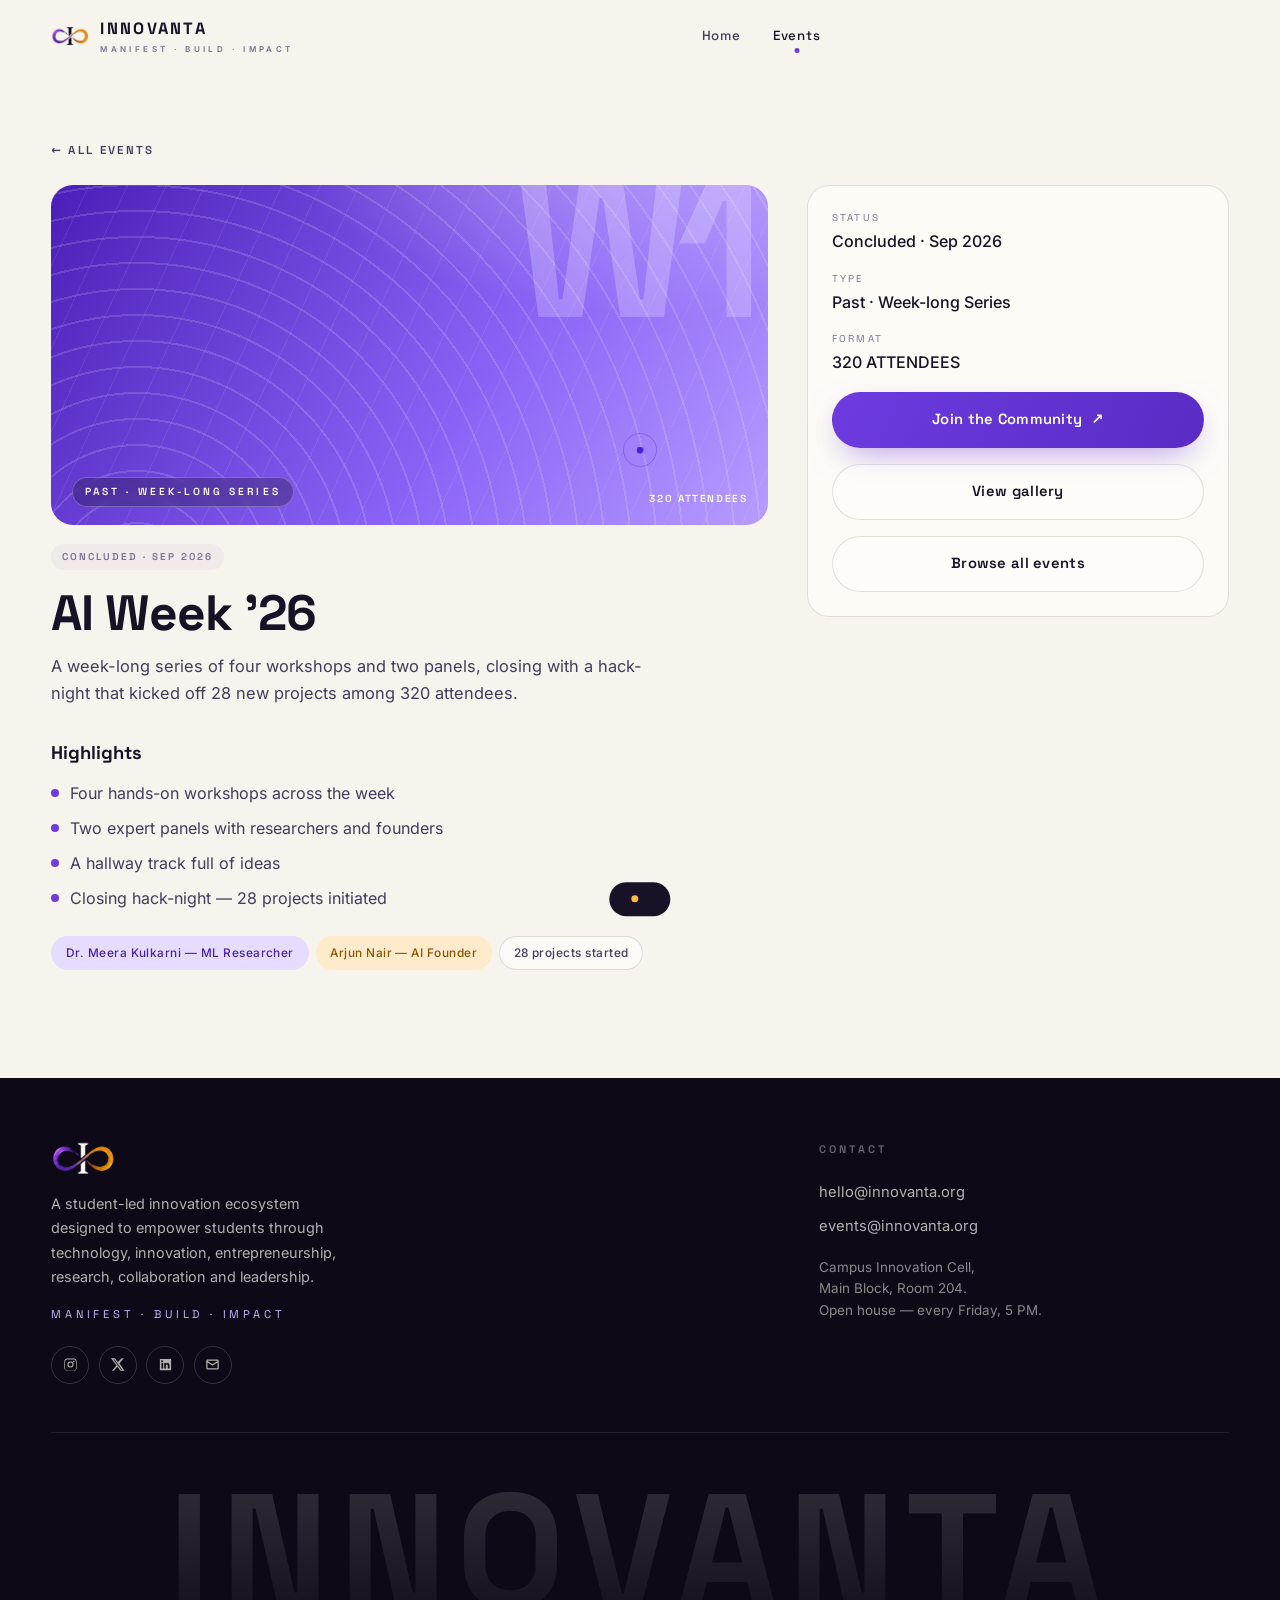
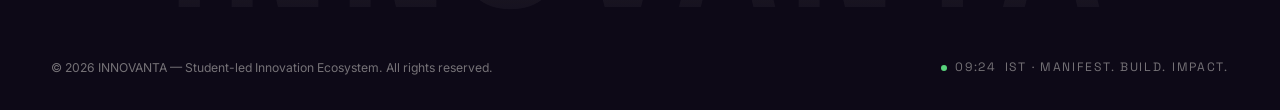
==== commit 1fabef50: "Add event gallery page with tilt cards and lightbox Co-Authored-By: Claude Sonnet 5.5 <noreply@anthr" ====
--- a/event-ai-week-26.html
+++ b/event-ai-week-26.html
@@ -436,6 +436,7 @@
       <aside class="ed-side" aria-label="Event details">
         <dl style="display:grid;gap:1rem;margin:0"><div><dt>Status</dt><dd>Concluded · Sep 2026</dd></div><div><dt>Type</dt><dd>Past · Week-long Series</dd></div><div><dt>Format</dt><dd>320 ATTENDEES</dd></div></dl>
         <a class="btn btn-violet" href="index.html#join">Join the Community <span class="arr">↗</span></a>
+        <a class="btn btn-ghost" href="gallery.html?event=ai">View gallery</a>
         <a class="btn btn-ghost" href="events.html">Browse all events</a>
       </aside>
     </div>
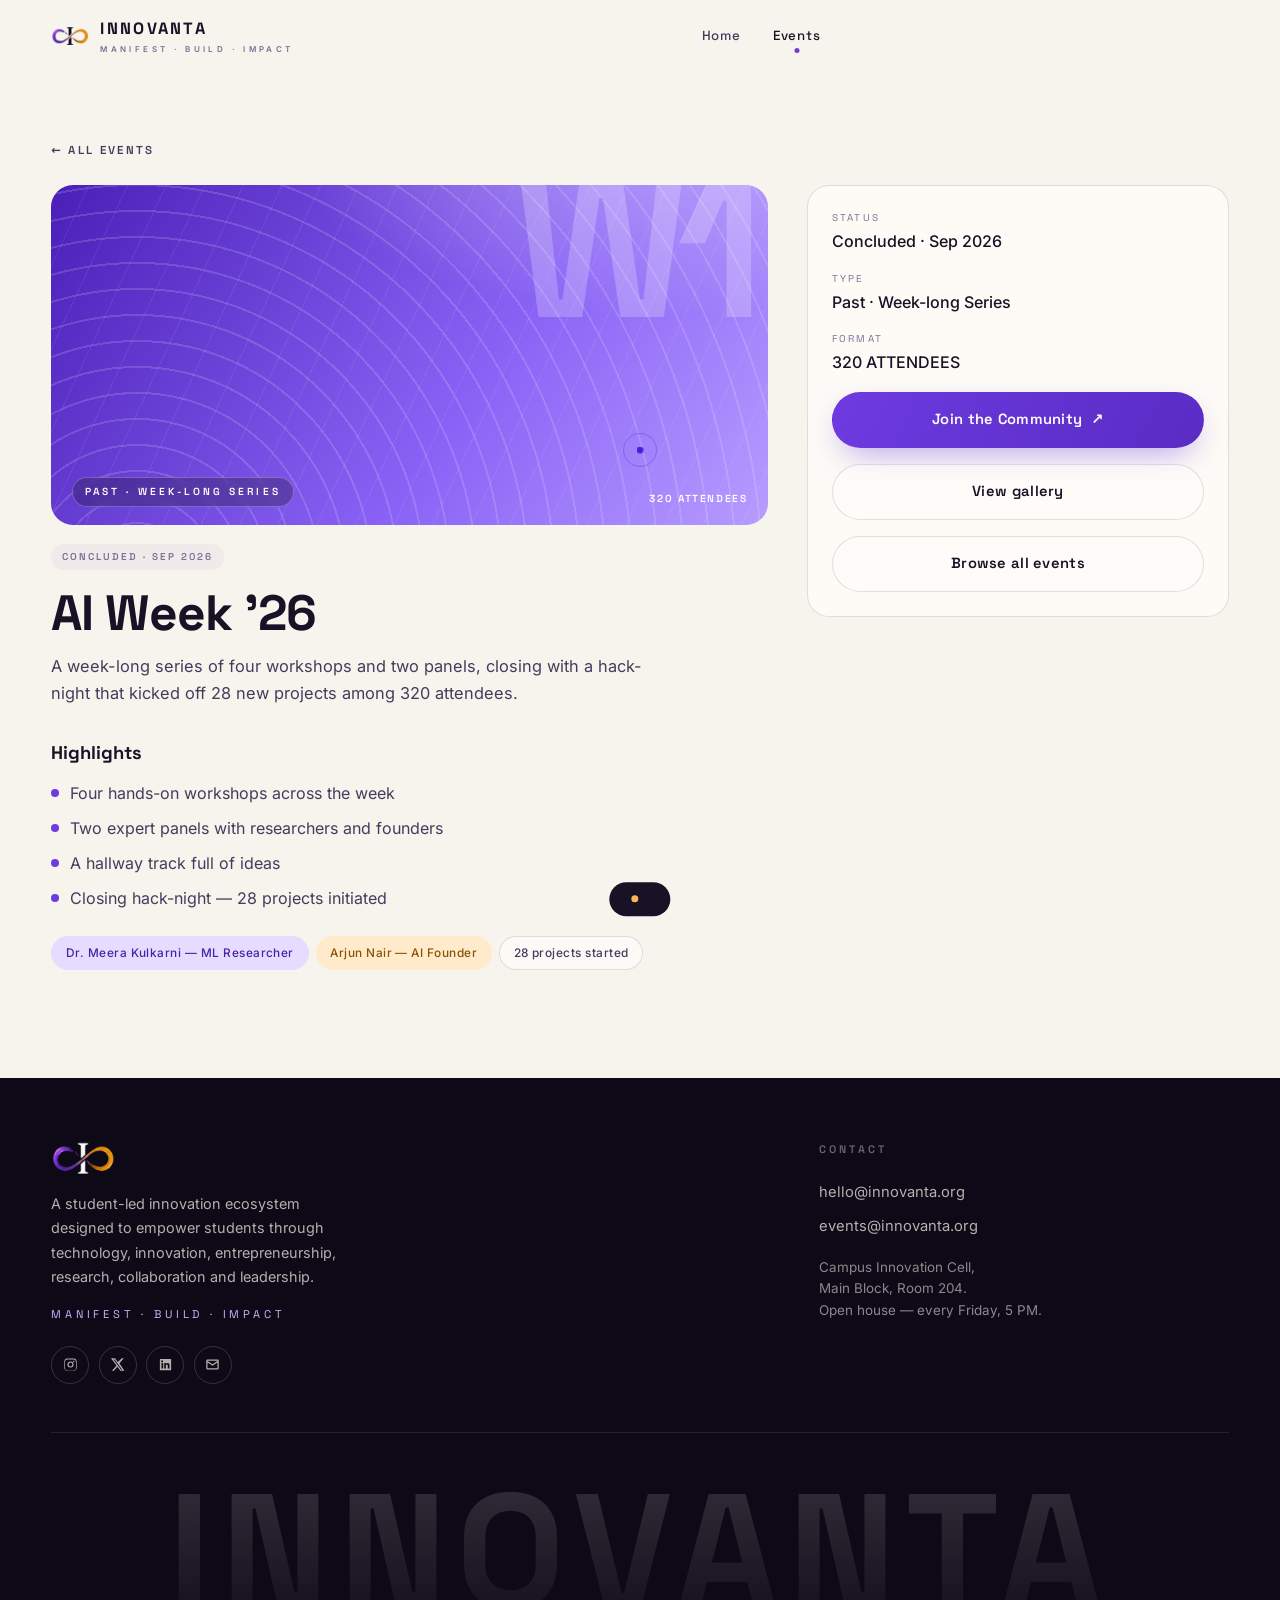
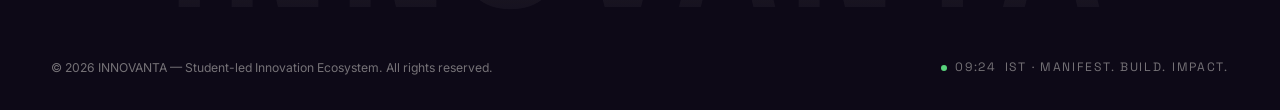
==== commit 48ef09e7: "Move inline CSS, JS, fonts and logos into assets/ and add README Pages shrink from ~200 KB each to ~" ====
--- a/event-ai-week-26.html
+++ b/event-ai-week-26.html
@@ -4,381 +4,20 @@
 <meta charset="UTF-8">
 <meta name="viewport" content="width=device-width, initial-scale=1.0">
 <title>AI Week &#x27;26 — INNOVANTA</title>
-<meta name="description" content="INNOVANTA is a student-led innovation ecosystem empowering students through technology, innovation, entrepreneurship, research, collaboration and leadership. Ideas into action — innovation into impact.">
-<meta property="og:title" content="INNOVANTA — Manifest. Build. Impact.">
-<meta property="og:description" content="A student-led innovation ecosystem. Ideas Into Action. Innovation Into Impact.">
+<meta name="description" content="A week-long series of four workshops and two panels, closing with a hack-night that kicked off 28 new projects among 320 attendees.">
+<meta property="og:title" content="AI Week &amp;#x27;26 — INNOVANTA">
+<meta property="og:description" content="A week-long series of four workshops and two panels, closing with a hack-night that kicked off 28 new projects among 320 attendees.">
 <meta property="og:type" content="website">
-<link rel="icon" type="image/png" href="[data-uri]">
-<style>
-/* ============ FONTS ============ */
-@font-face{font-family:'Space Grotesk';font-style:normal;font-weight:300 700;font-display:swap;src:url([data-uri]) format('woff2')}
-@font-face{font-family:'Inter';font-style:normal;font-weight:100 900;font-display:swap;src:url([data-uri]) format('woff2')}
-
-/* ============ TOKENS ============ */
-:root{
-  --bg:#F7F4ED; --bg-2:#F0EBE0; --paper:#FDFBF6;
-  --ink:#171226; --ink-2:#443C5C; --ink-3:#7A7194;
-  --violet:#6D3BE0; --violet-2:#8A63F6; --violet-soft:#E6DCFF;
-  --amber:#EE9F28; --amber-2:#FFB84D; --amber-soft:#FFEBCB;
-  --line:rgba(23,18,38,.13); --line-2:rgba(23,18,38,.07);
-  --night:#0D0917; --night-2:#161029;
-  --display:'Space Grotesk',ui-sans-serif,system-ui,sans-serif;
-  --body:'Inter',ui-sans-serif,system-ui,-apple-system,'Segoe UI',sans-serif;
-  --r-lg:22px; --r-md:14px; --r-sm:9px;
-  --ease:cubic-bezier(.22,1,.36,1);
-  --nav-h:72px;
-}
-*{margin:0;padding:0;box-sizing:border-box}
-html{scroll-behavior:smooth}
-@media (prefers-reduced-motion:reduce){html{scroll-behavior:auto}}
-body{
-  font-family:var(--body); background:var(--bg); color:var(--ink);
-  -webkit-font-smoothing:antialiased; text-rendering:optimizeLegibility;
-  overflow-x:hidden; font-size:16px; line-height:1.6;
-}
-body.locked{overflow:hidden}
-::selection{background:var(--violet);color:#fff}
-img,canvas,svg{display:block;max-width:100%}
-a{color:inherit;text-decoration:none}
-button{font:inherit;border:none;background:none;cursor:pointer;color:inherit}
-:focus-visible{outline:2px solid var(--violet);outline-offset:3px;border-radius:4px}
-.skip{position:fixed;left:1rem;top:-4rem;z-index:400;background:var(--ink);color:#fff;padding:.6rem 1rem;border-radius:8px;transition:top .2s}
-.skip:focus{top:1rem}
-
-/* ============ TYPE HELPERS ============ */
-.eyebrow{font-family:var(--display);font-size:11px;font-weight:600;letter-spacing:.34em;text-transform:uppercase;color:var(--violet)}
-.eyebrow.amber{color:#B26A00}
-.display{font-family:var(--display);font-weight:700;line-height:1.02;letter-spacing:-.025em}
-.letterspaced{letter-spacing:.3em;text-transform:uppercase;font-family:var(--display);font-weight:600}
-.sec{position:relative;padding:clamp(84px,12vh,150px) 0}
-.wrap{width:min(1240px,92vw);margin-inline:auto}
-.h2{font-family:var(--display);font-weight:700;font-size:clamp(2rem,4.6vw,3.4rem);letter-spacing:-.02em;line-height:1.06}
-.sec-head{display:flex;align-items:flex-end;justify-content:space-between;gap:2rem;margin-bottom:clamp(2.4rem,5vh,4rem)}
-.sec-head p.lede{max-width:44ch;color:var(--ink-2);font-size:clamp(.98rem,1.2vw,1.08rem)}
-.sec-num{font-family:var(--display);font-size:12px;letter-spacing:.3em;color:var(--ink-3)}
-.rule{height:1px;background:var(--line);border:none;margin:0}
-
-/* ============ BUTTONS ============ */
-.btn{display:inline-flex;align-items:center;gap:.55rem;font-family:var(--display);font-weight:600;font-size:.92rem;letter-spacing:.02em;padding:.95rem 1.6rem;border-radius:100px;border:1px solid transparent;transition:transform .35s var(--ease),box-shadow .35s var(--ease),background .3s,color .3s,border-color .3s;will-change:transform;cursor:pointer;white-space:nowrap}
-.btn .arr{transition:transform .35s var(--ease);display:inline-block}
-.btn:hover .arr{transform:translate(3px,-3px)}
-.btn-primary{background:var(--ink);color:#fff;box-shadow:0 10px 30px -12px rgba(23,18,38,.55)}
-.btn-primary:hover{transform:translateY(-2px);box-shadow:0 18px 40px -14px rgba(23,18,38,.5)}
-.btn-violet{background:linear-gradient(120deg,var(--violet),#5A2BC4);color:#fff;box-shadow:0 12px 34px -12px rgba(109,59,224,.6)}
-.btn-violet:hover{transform:translateY(-2px);box-shadow:0 20px 46px -14px rgba(109,59,224,.65)}
-.btn-amber{background:linear-gradient(120deg,var(--amber-2),var(--amber));color:#231402;box-shadow:0 12px 34px -12px rgba(238,159,40,.6)}
-.btn-amber:hover{transform:translateY(-2px)}
-.btn-ghost{border-color:var(--line);color:var(--ink);background:rgba(255,255,255,.4)}
-.btn-ghost:hover{border-color:var(--ink);transform:translateY(-2px);background:#fff}
-.btn-light{border:1px solid rgba(255,255,255,.35);color:#fff}
-.btn-light:hover{background:rgba(255,255,255,.08);border-color:#fff}
-.btn.sm{padding:.55rem 1.05rem;font-size:.8rem}
-.btn[aria-disabled="true"]{opacity:.45;pointer-events:none}
-
-/* ============ REVEAL / SPLIT ============ */
-.reveal{opacity:0;transform:translateY(34px);filter:blur(6px);transition:opacity .9s var(--ease),transform .9s var(--ease),filter .9s var(--ease);transition-delay:calc(var(--i,0)*90ms)}
-.reveal.in{opacity:1;transform:none;filter:blur(0)}
-.ch{display:inline-block;opacity:0;transform:translateY(.5em) rotate(4deg);filter:blur(8px);transition:opacity .7s var(--ease),transform .7s var(--ease),filter .7s var(--ease);transition-delay:calc(var(--ci,0)*28ms + 250ms)}
-body.loaded .ch{opacity:1;transform:none;filter:blur(0)}
-.word{transition:color .5s,opacity .5s;color:rgba(23,18,38,.16)}
-.word.on{color:var(--ink)}
-@media (prefers-reduced-motion:reduce){
-  .reveal,.ch{opacity:1;transform:none;filter:none;transition:none}
-  .word{color:var(--ink)}
-}
-
-/* ============ PRELOADER ============ */
-#loader{position:fixed;inset:0;z-index:300;background:var(--bg);display:flex;flex-direction:column;align-items:center;justify-content:center;gap:1.4rem;transition:opacity .7s var(--ease),visibility .7s}
-#loader.done{opacity:0;visibility:hidden;pointer-events:none}
-#loader img{width:96px;animation:loaderPulse 1.6s ease-in-out infinite}
-#loader .bar{width:min(320px,60vw);height:1px;background:var(--line);position:relative;overflow:hidden}
-#loader .bar i{position:absolute;inset:0;background:linear-gradient(90deg,var(--violet),var(--amber));transform:scaleX(0);transform-origin:left;transition:transform .2s}
-#loader .pct{font-family:var(--display);font-size:11px;letter-spacing:.35em;color:var(--ink-3)}
-@keyframes loaderPulse{0%,100%{transform:scale(1)}50%{transform:scale(1.06)}}
-
-/* ============ CURSOR ============ */
-.cursor,.cursor-ring{position:fixed;top:0;left:0;z-index:200;pointer-events:none;border-radius:50%;transform:translate(-50%,-50%);will-change:transform}
-.cursor{width:7px;height:7px;background:var(--violet);mix-blend-mode:multiply;transition:width .25s,height .25s,background .25s}
-.cursor-ring{width:34px;height:34px;border:1px solid rgba(109,59,224,.45);transition:width .3s var(--ease),height .3s var(--ease),border-color .3s,background .3s}
-body.hovering .cursor{width:44px;height:44px;background:linear-gradient(120deg,var(--violet),var(--amber));opacity:.9}
-body.hovering .cursor-ring{width:64px;height:64px;border-color:transparent;background:rgba(109,59,224,.07)}
-@media (pointer:coarse),(prefers-reduced-motion:reduce){.cursor,.cursor-ring{display:none}}
-
-/* ============ NAV ============ */
-#nav{position:fixed;top:0;left:0;right:0;z-index:120;height:var(--nav-h);display:flex;align-items:center;transition:background .4s,box-shadow .4s,border-color .4s;border-bottom:1px solid transparent}
-#nav.scrolled{background:rgba(247,244,237,.78);backdrop-filter:blur(16px) saturate(1.4);-webkit-backdrop-filter:blur(16px) saturate(1.4);border-bottom-color:var(--line-2)}
-#nav .wrap{display:flex;align-items:center;justify-content:space-between;gap:2rem}
-.brand{display:flex;align-items:center;gap:.7rem}
-.brand img{width:38px;transition:transform .5s var(--ease)}
-.brand:hover img{transform:rotate(-8deg) scale(1.08)}
-.brand b{font-family:var(--display);font-weight:700;letter-spacing:.14em;font-size:1.02rem}
-.brand small{display:block;font-size:8px;letter-spacing:.42em;color:var(--ink-3);font-weight:600;margin-top:1px}
-.nav-links{display:flex;gap:.3rem;align-items:center}
-.nav-links a{font-family:var(--display);font-size:.83rem;font-weight:500;letter-spacing:.06em;padding:.5rem .85rem;border-radius:100px;color:var(--ink-2);position:relative;transition:color .25s}
-.nav-links a:hover,.nav-links a.active{color:var(--ink)}
-.nav-links a.active::after{content:"";position:absolute;left:50%;bottom:.05rem;width:5px;height:5px;border-radius:50%;background:var(--violet);transform:translateX(-50%)}
-.nav-cta{display:flex;gap:.8rem;align-items:center}
-#burger{display:none;width:44px;height:44px;border-radius:12px;border:1px solid var(--line);align-items:center;justify-content:center;flex-direction:column;gap:5px}
-#burger i{display:block;width:16px;height:1.5px;background:var(--ink);transition:transform .35s var(--ease),opacity .25s}
-#burger.open i:nth-child(1){transform:translateY(3.2px) rotate(45deg)}
-#burger.open i:nth-child(2){transform:translateY(-3.2px) rotate(-45deg)}
-#menu{position:fixed;inset:0;z-index:110;background:var(--bg);padding:calc(var(--nav-h) + 2rem) 8vw 3rem;display:flex;flex-direction:column;justify-content:center;gap:.2rem;clip-path:inset(0 0 100% 0);transition:clip-path .7s var(--ease);visibility:hidden}
-#menu.open{clip-path:inset(0 0 0% 0);visibility:visible}
-#menu a.big{font-family:var(--display);font-weight:700;font-size:clamp(2.2rem,8vw,3.4rem);letter-spacing:-.02em;line-height:1.25;color:var(--ink);opacity:0;transform:translateY(24px);transition:opacity .5s var(--ease),transform .5s var(--ease),color .3s;display:flex;align-items:baseline;gap:1rem}
-#menu a.big span{font-family:var(--display);font-size:.7rem;letter-spacing:.3em;color:var(--violet)}
-#menu.open a.big{opacity:1;transform:none}
-#menu.open a.big:nth-child(2){transition-delay:.07s}#menu.open a.big:nth-child(3){transition-delay:.14s}#menu.open a.big:nth-child(4){transition-delay:.21s}#menu.open a.big:nth-child(5){transition-delay:.28s}#menu.open a.big:nth-child(6){transition-delay:.35s}
-#menu a.big:hover{color:var(--violet)}
-#menu .menu-foot{margin-top:2.5rem;display:flex;justify-content:space-between;flex-wrap:wrap;gap:1rem;font-size:.8rem;color:var(--ink-3);letter-spacing:.08em}
-@media (max-width:1020px){.nav-links,.nav-cta .btn{display:none}#burger{display:flex}.nav-cta{gap:0}}
-
-/* ============ HERO ============ */
-#home{position:relative;min-height:100svh;display:flex;flex-direction:column;justify-content:flex-end;padding-top:calc(var(--nav-h) + 4vh);overflow:hidden;background:var(--bg)}
-#hero-gl{position:absolute;inset:0;width:100%;height:100%;z-index:0}
-.hero-fallback{position:absolute;inset:0;z-index:0;background:
-  radial-gradient(60% 80% at 15% 85%,rgba(138,99,246,.28),transparent 60%),
-  radial-gradient(55% 70% at 85% 20%,rgba(255,184,77,.26),transparent 60%),
-  radial-gradient(40% 55% at 60% 75%,rgba(230,220,255,.5),transparent 65%),var(--bg);
-  animation:heroDrift 14s ease-in-out infinite alternate}
-@keyframes heroDrift{to{transform:scale(1.06) translateY(-2%)}}
-#home .wrap{position:relative;z-index:2;padding-bottom:2.4rem}
-.hero-top{position:absolute;z-index:3;top:calc(var(--nav-h) + 1.6rem);left:0;right:0}
-.hero-top .wrap{display:flex;justify-content:space-between;align-items:center;padding:0}
-.hero-tag{display:inline-flex;align-items:center;gap:.6rem;background:rgba(255,255,255,.55);backdrop-filter:blur(8px);border:1px solid var(--line-2);padding:.45rem .9rem;border-radius:100px;font-family:var(--display);font-size:.68rem;letter-spacing:.26em;font-weight:600;text-transform:uppercase}
-.hero-tag .dot{width:7px;height:7px;border-radius:50%;background:var(--violet);animation:pulseDot 2s infinite}
-@keyframes pulseDot{0%,100%{box-shadow:0 0 0 0 rgba(109,59,224,.45)}60%{box-shadow:0 0 0 8px rgba(109,59,224,0)}}
-.hero-clock{font-family:var(--display);font-size:.7rem;letter-spacing:.22em;color:var(--ink-2);display:flex;align-items:center;gap:.6rem;background:rgba(255,255,255,.55);backdrop-filter:blur(8px);border:1px solid var(--line-2);padding:.45rem .9rem;border-radius:100px}
-.hero-clock .live{width:6px;height:6px;border-radius:50%;background:#2AA84A;animation:pulseDot 2s infinite}
-h1.display{font-size:clamp(2.9rem,9.2vw,7.6rem);letter-spacing:-.035em;line-height:.99;margin-top:.35em;text-wrap:balance}
-h1 .ln{display:block}
-h1 .ln em{font-style:normal;color:transparent;-webkit-text-fill-color:transparent;background-image:linear-gradient(95deg,var(--violet) 10%,#9A6BFF 45%,var(--amber) 110%);-webkit-background-clip:text;background-clip:text}
-h1 .ln em .ch{background-image:linear-gradient(95deg,var(--violet) 10%,#9A6BFF 45%,var(--amber) 110%);background-size:var(--gw,600px) 100%;background-repeat:no-repeat;color:transparent;-webkit-text-fill-color:transparent;-webkit-background-clip:text;background-clip:text}
-.hero-sub{max-width:52ch;color:var(--ink-2);font-size:clamp(1rem,1.4vw,1.15rem);margin-top:1.6rem}
-.hero-actions{display:flex;gap:1rem;margin-top:2.2rem;flex-wrap:wrap;align-items:center}
-.hero-scroll{position:absolute;right:4vw;bottom:6.4rem;z-index:3;display:flex;flex-direction:column;align-items:center;gap:.7rem;color:var(--ink-3);font-family:var(--display);font-size:.62rem;letter-spacing:.34em;text-transform:uppercase;writing-mode:vertical-rl}
-.hero-scroll .ln-line{width:1px;height:52px;background:linear-gradient(var(--ink-3),transparent);position:relative;overflow:hidden}
-.hero-scroll .ln-line::after{content:"";position:absolute;inset:0;background:var(--violet);animation:scrollLine 1.8s var(--ease) infinite}
-@keyframes scrollLine{0%{transform:translateY(-100%)}70%,100%{transform:translateY(100%)}}
-@media (max-width:760px){.hero-scroll{display:none}.hero-clock{display:none}}
-.hero-mark{position:absolute;z-index:1;right:2%;top:17%;width:min(280px,24vw);opacity:.16;pointer-events:none;filter:saturate(.8);animation:markFloat 9s ease-in-out infinite}
-.w{display:inline-block;white-space:nowrap}
-@keyframes markFloat{0%,100%{transform:translateY(0) rotate(-4deg)}50%{transform:translateY(-24px) rotate(3deg)}}
-
-/* ============ TICKER ============ */
-.ticker{border-block:1px solid var(--line);background:var(--paper);overflow:hidden;padding:.95rem 0}
-.ticker-track{display:flex;width:max-content;animation:tick 26s linear infinite;will-change:transform}
-.ticker:hover .ticker-track{animation-play-state:paused}
-.ticker-track span{font-family:var(--display);font-weight:600;font-size:.82rem;letter-spacing:.3em;text-transform:uppercase;white-space:nowrap;padding:0 1.6rem;color:var(--ink)}
-.ticker-track span b{color:var(--violet);font-weight:600}
-.ticker-track span i{color:var(--amber);font-style:normal}
-@keyframes tick{to{transform:translateX(-50%)}}
-@media (prefers-reduced-motion:reduce){.ticker-track{animation:none}}
-
-/* ============ ABOUT ============ */
-#about{background:var(--bg)}
-.scrub-text{font-family:var(--display);font-weight:500;font-size:clamp(1.5rem,3.6vw,2.9rem);line-height:1.3;letter-spacing:-.015em;max-width:22ch}
-.about-grid{display:grid;grid-template-columns:1.15fr .85fr;gap:clamp(2.5rem,6vw,6rem);align-items:start}
-.about-side p{color:var(--ink-2);margin-bottom:1.2rem;font-size:1rem}
-.about-side .quote{border-left:2px solid var(--violet);padding:.4rem 0 .4rem 1.1rem;font-family:var(--display);font-weight:500;font-size:1.02rem;color:var(--ink);line-height:1.5}
-.chips{display:flex;flex-wrap:wrap;gap:.55rem;margin-top:1.4rem}
-.chip{font-size:.74rem;font-weight:500;letter-spacing:.04em;padding:.42rem .85rem;border-radius:100px;border:1px solid var(--line);background:rgba(255,255,255,.5);color:var(--ink-2)}
-.chip.v{background:var(--violet-soft);border-color:transparent;color:#4A22A8}
-.chip.a{background:var(--amber-soft);border-color:transparent;color:#8A5300}
-.objectives{margin-top:clamp(3rem,7vh,4.6rem);display:grid;grid-template-columns:repeat(3,1fr);gap:1px;background:var(--line);border:1px solid var(--line);border-radius:var(--r-lg);overflow:hidden}
-.objectives .ob{background:var(--bg);padding:1.6rem 1.5rem;transition:background .35s}
-.objectives .ob:hover{background:var(--paper)}
-.objectives .ob small{font-family:var(--display);font-size:.62rem;letter-spacing:.3em;color:var(--ink-3)}
-.objectives .ob p{margin-top:.7rem;font-size:.94rem;color:var(--ink-2)}
-.objectives .ob b{color:var(--ink)}
-.stats{margin-top:clamp(3rem,7vh,4.6rem);display:grid;grid-template-columns:repeat(4,1fr);gap:1.5rem;border-top:1px solid var(--line);padding-top:2.4rem}
-.stat .num{font-family:var(--display);font-weight:700;font-size:clamp(2.2rem,4vw,3.3rem);letter-spacing:-.02em;line-height:1}
-.stat .num em{font-style:normal;color:var(--violet)}
-.stat .lbl{font-size:.78rem;letter-spacing:.14em;text-transform:uppercase;color:var(--ink-3);font-family:var(--display);margin-top:.5rem}
-@media (max-width:900px){.about-grid{grid-template-columns:1fr}.objectives{grid-template-columns:1fr}.stats{grid-template-columns:repeat(2,1fr)}}
-
-/* ============ PILLARS ============ */
-#pillars{background:linear-gradient(var(--bg-2),var(--bg));overflow:hidden}
-.pillars-grid{display:grid;grid-template-columns:repeat(3,1fr);gap:1.2rem}
-.pcard{position:relative;background:var(--paper);border:1px solid var(--line);border-radius:var(--r-lg);padding:1.8rem 1.6rem 1.7rem;overflow:hidden;transition:transform .5s var(--ease),box-shadow .5s var(--ease),border-color .5s}
-.pcard::before{content:"";position:absolute;inset:0;background:radial-gradient(120% 90% at 0% 0%,var(--pv,rgba(138,99,246,.14)),transparent 55%);opacity:0;transition:opacity .5s}
-.pcard:hover{transform:translateY(-7px);border-color:rgba(109,59,224,.35);box-shadow:0 30px 60px -30px rgba(23,18,38,.25)}
-.pcard:hover::before{opacity:1}
-.pcard .pn{position:absolute;top:1.15rem;right:1.3rem;font-family:var(--display);font-size:.72rem;letter-spacing:.24em;color:var(--ink-3)}
-.pcard .pico{width:52px;height:52px;border-radius:14px;display:grid;place-items:center;background:linear-gradient(135deg,var(--violet-soft),#F3EEFF);color:var(--violet);margin-bottom:1.2rem;position:relative;transition:transform .5s var(--ease)}
-.pcard:hover .pico{transform:scale(1.07) rotate(-4deg)}
-.pcard.amber .pico{background:linear-gradient(135deg,var(--amber-soft),#FFF6E6);color:#B26A00}
-.pcard h3{font-family:var(--display);font-size:1.22rem;letter-spacing:-.01em;margin-bottom:.5rem}
-.pcard p{font-size:.92rem;color:var(--ink-2)}
-.pcard svg{width:26px;height:26px;stroke:currentColor;fill:none;stroke-width:1.6;stroke-linecap:round;stroke-linejoin:round;stroke-dasharray:120;stroke-dashoffset:120;transition:stroke-dashoffset 1.2s var(--ease) .1s}
-.pcard.in svg{stroke-dashoffset:0}
-@media (max-width:1000px){.pillars-grid{grid-template-columns:1fr 1fr}}
-@media (max-width:620px){.pillars-grid{grid-template-columns:1fr}}
-
-/* ============ OPPORTUNITIES ============ */
-#opportunities{background:var(--bg);overflow:hidden}
-.opp-list{border-top:1px solid var(--line)}
-.opp-row{position:relative;display:grid;grid-template-columns:64px 1fr auto 56px;align-items:center;gap:1.4rem;padding:clamp(1.25rem,3.4vh,2.1rem) .6rem;border-bottom:1px solid var(--line);transition:padding-left .45s var(--ease),background .45s;overflow:hidden}
-.opp-row::before{content:"";position:absolute;inset:0;background:linear-gradient(90deg,var(--violet-soft),transparent 45%);opacity:0;transition:opacity .45s;pointer-events:none}
-.opp-row:hover{padding-left:1.6rem}
-.opp-row:hover::before{opacity:1}
-.opp-row .oi{font-family:var(--display);font-size:.72rem;letter-spacing:.22em;color:var(--ink-3)}
-.opp-row h3{font-family:var(--display);font-weight:600;font-size:clamp(1.35rem,3.2vw,2.15rem);letter-spacing:-.02em;transition:color .35s;display:flex;align-items:baseline;gap:1rem;flex-wrap:wrap}
-.opp-row:hover h3{color:var(--violet)}
-.opp-row .badge{font-family:var(--display);font-size:.6rem;letter-spacing:.22em;text-transform:uppercase;font-weight:600;padding:.3rem .7rem;border-radius:100px;border:1px solid var(--line);color:var(--ink-2);white-space:nowrap}
-.opp-row .badge.hot{background:var(--amber-soft);border-color:transparent;color:#8A5300}
-.opp-row .badge.new{background:var(--violet-soft);border-color:transparent;color:#4A22A8}
-.opp-row .go{width:44px;height:44px;border-radius:50%;border:1px solid var(--line);display:grid;place-items:center;font-size:1rem;transition:transform .4s var(--ease),background .3s,color .3s,border-color .3s;justify-self:end}
-.opp-row:hover .go{background:var(--ink);color:#fff;border-color:var(--ink);transform:rotate(45deg)}
-.opp-row p{display:none}
-#opp-media{position:fixed;z-index:60;width:290px;height:200px;pointer-events:none;opacity:0;transform:translate(-50%,-50%) scale(.86);transition:opacity .35s var(--ease),transform .35s var(--ease);will-change:transform}
-#opp-media.show{opacity:1;transform:translate(-50%,-50%) scale(1)}
-#opp-media .card{position:absolute;inset:0;border-radius:16px;overflow:hidden;box-shadow:0 34px 70px -24px rgba(23,18,38,.45)}
-#opp-media .card small{position:absolute;left:14px;bottom:12px;color:#fff;font-family:var(--display);font-size:.62rem;letter-spacing:.3em;text-transform:uppercase;opacity:.9}
-#opp-media .card b{position:absolute;right:-8px;top:-24px;font-family:var(--display);font-weight:700;font-size:5.6rem;color:rgba(255,255,255,.28);letter-spacing:-.04em}
-.pm-1{background:linear-gradient(130deg,#5A2BC4,#8A63F6 55%,#FFB84D)}
-.pm-2{background:linear-gradient(130deg,#171226,#6D3BE0 70%,#9A6BFF)}
-.pm-3{background:linear-gradient(130deg,#B26A00,#FFB84D 55%,#FFEBCB)}
-.pm-4{background:linear-gradient(130deg,#3B2A7A,#8A63F6 60%,#E6DCFF)}
-.pm-5{background:linear-gradient(130deg,#0D0917,#5A2BC4 55%,#EE9F28)}
-#opp-media .card::after{content:"";position:absolute;inset:0;background:radial-gradient(140% 120% at 20% 0%,rgba(255,255,255,.3),transparent 50%),repeating-linear-gradient(0deg,transparent 0 22px,rgba(255,255,255,.06) 22px 23px)}
-@media (max-width:760px){.opp-row{grid-template-columns:44px 1fr 40px}.opp-row .badge{display:none}#opp-media{display:none}}
-
-/* ============ EVENTS ============ */
-#events{background:linear-gradient(var(--bg),var(--bg-2));overflow:hidden}
-.filters{display:flex;gap:.5rem;flex-wrap:wrap}
-.filters button{font-family:var(--display);font-size:.78rem;font-weight:600;letter-spacing:.12em;text-transform:uppercase;padding:.6rem 1.15rem;border-radius:100px;border:1px solid var(--line);color:var(--ink-2);transition:all .3s var(--ease);background:rgba(255,255,255,.5)}
-.filters button:hover{border-color:var(--ink)}
-.filters button.on{background:var(--ink);color:#fff;border-color:var(--ink)}
-.ev-grid{display:grid;grid-template-columns:repeat(2,1fr);gap:1.4rem}
-.ev-card{background:var(--paper);border:1px solid var(--line);border-radius:var(--r-lg);overflow:hidden;display:flex;flex-direction:column;transition:transform .55s var(--ease),box-shadow .55s var(--ease),opacity .5s,border-color .4s}
-.ev-card:hover{transform:translateY(-7px);box-shadow:0 36px 70px -34px rgba(23,18,38,.3);border-color:rgba(109,59,224,.3)}
-.ev-card.is-hidden{display:none}
-.ev-card.fade-in{animation:cardIn .55s var(--ease) both}
-@keyframes cardIn{from{opacity:0;transform:translateY(16px)}to{opacity:1;transform:none}}
-.ev-poster{position:relative;height:190px;overflow:hidden;display:flex;align-items:flex-end;justify-content:space-between;padding:1.1rem 1.3rem}
-.ev-poster::before{content:"";position:absolute;inset:0;background:
-  radial-gradient(120% 130% at 85% -20%,rgba(255,255,255,.4),transparent 45%),
-  repeating-linear-gradient(115deg,transparent 0 34px,rgba(255,255,255,.07) 34px 35px),
-  repeating-radial-gradient(circle at 12% 115%,rgba(255,255,255,.14) 0 2px,transparent 2px 26px)}
-.ev-poster .big{position:absolute;right:14px;top:-18px;font-family:var(--display);font-weight:700;font-size:7.4rem;line-height:1;color:rgba(255,255,255,.22);letter-spacing:-.05em}
-.ev-poster .kicker{position:relative;font-family:var(--display);font-size:.64rem;font-weight:600;letter-spacing:.3em;text-transform:uppercase;color:#fff;background:rgba(13,9,23,.28);backdrop-filter:blur(4px);padding:.38rem .75rem;border-radius:100px;border:1px solid rgba(255,255,255,.25)}
-.ev-poster .fmt{position:relative;display:flex;gap:.5rem;align-items:center}
-.ev-poster .inf{font-family:var(--display);font-size:.64rem;font-weight:600;letter-spacing:.16em;text-transform:uppercase;color:#fff}
-.tone-v{background:linear-gradient(125deg,#4A1FB8,#8A63F6 60%,#B79CFF)}
-.tone-a{background:linear-gradient(125deg,#B26A00,#F2A02B 55%,#FFD9A6)}
-.tone-m{background:linear-gradient(125deg,#171226,#6D3BE0 55%,#EE9F28)}
-.tone-p{background:linear-gradient(125deg,#241654,#5A2BC4 45%,#9A6BFF)}
-.ev-body{padding:1.4rem 1.5rem 1.5rem;display:flex;flex-direction:column;gap:.75rem;flex:1}
-.ev-meta{display:flex;align-items:center;gap:.7rem;flex-wrap:wrap}
-.pill{font-family:var(--display);font-size:.62rem;font-weight:600;letter-spacing:.2em;text-transform:uppercase;padding:.32rem .7rem;border-radius:100px}
-.pill.open{background:#DCF3E2;color:#1C6E36}
-.pill.closing{background:var(--amber-soft);color:#8A5300}
-.pill.soon{background:#EAE7F5;color:#4A22A8}
-.pill.closed{background:#F0EAEA;color:#7A7194}
-.ev-meta time{font-size:.8rem;color:var(--ink-3);font-weight:500}
-.ev-body h3{font-family:var(--display);font-size:1.3rem;letter-spacing:-.015em;line-height:1.2}
-.ev-venue{display:flex;align-items:center;gap:.45rem;font-size:.82rem;color:var(--ink-2);font-weight:500}
-.ev-venue svg{width:14px;height:14px;stroke:currentColor;fill:none;stroke-width:1.7;flex:none;color:var(--violet)}
-.ev-desc{font-size:.9rem;color:var(--ink-2);line-height:1.55}
-.ev-foot{margin-top:auto;padding-top:.9rem;border-top:1px dashed var(--line);display:flex;align-items:center;justify-content:space-between;gap:1rem;flex-wrap:wrap}
-.deadline{font-size:.78rem;color:var(--ink-3)}
-.deadline b{color:var(--ink);font-weight:600}
-.deadline .cd{color:var(--violet);font-family:var(--display);font-size:.7rem;letter-spacing:.06em;margin-left:.35rem}
-.ev-high{display:flex;flex-wrap:wrap;gap:.45rem}
-.ev-actions{display:flex;gap:.6rem;flex-wrap:wrap;margin-top:.2rem}
-.events-note{margin-top:2rem;display:flex;gap:1rem;align-items:center;justify-content:space-between;border:1px solid var(--line);border-radius:var(--r-md);padding:1.1rem 1.4rem;background:rgba(255,255,255,.55);flex-wrap:wrap}
-.events-note p{font-size:.9rem;color:var(--ink-2);max-width:70ch}
-.events-note b{color:var(--ink)}
-@media (max-width:900px){.ev-grid{grid-template-columns:1fr}}
-
-/* ============ CTA ============ */
-#join{background:var(--bg);padding-bottom:clamp(90px,12vh,150px)}
-.cta-panel{position:relative;border-radius:28px;overflow:hidden;background:var(--night);color:#F5F1EA;padding:clamp(3rem,8vh,6rem) clamp(1.6rem,5vw,4.5rem);isolation:isolate}
-#cta-gl{position:absolute;inset:0;width:100%;height:100%;z-index:-1;opacity:.95}
-.cta-fallback{position:absolute;inset:0;z-index:-1;background:radial-gradient(70% 100% at 15% 100%,rgba(109,59,224,.5),transparent 55%),radial-gradient(60% 90% at 90% 0%,rgba(238,159,40,.3),transparent 55%),radial-gradient(50% 60% at 60% 60%,rgba(138,99,246,.25),transparent 60%),var(--night)}
-.cta-inner{position:relative;display:grid;grid-template-columns:1.1fr .9fr;gap:clamp(2rem,5vw,4rem);align-items:center}
-.cta-inner .eyebrow{color:#C9B6FF}
-.cta-inner h2{font-family:var(--display);font-weight:700;font-size:clamp(2.1rem,5.6vw,4rem);letter-spacing:-.025em;line-height:1.04;margin-top:1rem}
-.cta-inner h2 em{font-style:normal;background:linear-gradient(95deg,#B79CFF,#8A63F6 30%,#FFD9A6 80%,#EE9F28);-webkit-background-clip:text;background-clip:text;color:transparent}
-.cta-inner .sub{color:rgba(245,241,234,.75);max-width:46ch;margin-top:1.1rem;font-size:1rem}
-.cta-actions{display:flex;gap:.9rem;margin-top:2rem;flex-wrap:wrap}
-.join-form{background:rgba(255,255,255,.05);border:1px solid rgba(255,255,255,.14);border-radius:20px;padding:1.7rem 1.6rem;backdrop-filter:blur(8px)}
-.join-form h3{font-family:var(--display);font-size:1.05rem;letter-spacing:.01em;margin-bottom:1.1rem}
-.join-form h3 span{color:var(--amber-2)}
-.field{margin-bottom:.9rem}
-.field label{display:block;font-size:.66rem;font-family:var(--display);letter-spacing:.22em;text-transform:uppercase;color:rgba(245,241,234,.55);margin-bottom:.45rem}
-.field input,.field select{width:100%;background:rgba(255,255,255,.06);border:1px solid rgba(255,255,255,.16);border-radius:11px;padding:.78rem .95rem;color:#fff;font:inherit;font-size:.92rem;transition:border-color .3s,background .3s}
-.field input::placeholder{color:rgba(245,241,234,.35)}
-.field input:focus,.field select:focus{outline:none;border-color:var(--violet-2);background:rgba(255,255,255,.1)}
-.field select{appearance:none;background-image:url("data:image/svg+xml;utf8,<svg xmlns='http://www.w3.org/2000/svg' width='12' height='12' viewBox='0 0 24 24' fill='none' stroke='%23999' stroke-width='2'><path d='M6 9l6 6 6-6'/></svg>");background-repeat:no-repeat;background-position:right 1rem center}
-.field select option{color:#171226}
-.join-form .btn{width:100%;justify-content:center;margin-top:.4rem}
-.form-msg{font-size:.8rem;margin-top:.8rem;min-height:1.2em;color:#9DE8B4;font-weight:500}
-.form-msg.err{color:#FFB4A8}
-@media (max-width:920px){.cta-inner{grid-template-columns:1fr}}
-
-/* ============ FOOTER ============ */
-footer{background:var(--night);color:rgba(245,241,234,.72);padding:clamp(3.4rem,7vh,5rem) 0 2rem}
-.foot-top{display:grid;grid-template-columns:1.6fr .9fr;gap:2.4rem;padding-bottom:3rem;border-bottom:1px solid rgba(255,255,255,.09)}
-.foot-brand img{width:64px;margin-bottom:1.1rem}
-.foot-brand p{font-size:.9rem;max-width:34ch;line-height:1.7}
-.foot-brand .tag{font-family:var(--display);font-size:.7rem;letter-spacing:.34em;text-transform:uppercase;color:#C9B6FF;margin-top:1rem}
-.fcol h4{font-family:var(--display);font-size:.68rem;letter-spacing:.3em;text-transform:uppercase;color:rgba(245,241,234,.4);margin-bottom:1.1rem;font-weight:600}
-.fcol a{display:block;font-size:.92rem;padding:.32rem 0;transition:color .25s,transform .25s var(--ease)}
-.fcol a:hover{color:#fff;transform:translateX(5px)}
-.fcol .mini{font-size:.84rem;color:rgba(245,241,234,.55);margin-top:.8rem;line-height:1.6}
-.socials{display:flex;gap:.6rem;margin-top:1.4rem}
-.socials a{width:38px;height:38px;border-radius:50%;border:1px solid rgba(255,255,255,.16);display:grid;place-items:center;transition:all .3s var(--ease)}
-.socials a:hover{background:#fff;color:var(--night);transform:translateY(-3px)}
-.socials svg{width:15px;height:15px;fill:currentColor}
-.foot-word{margin:2.4rem 0 1.6rem;user-select:none}
-.foot-word span{font-family:var(--display);font-weight:700;font-size:clamp(3rem,12.6vw,10.5rem);letter-spacing:.06em;line-height:1;background:linear-gradient(180deg,rgba(245,241,234,.16),rgba(245,241,234,.02));-webkit-background-clip:text;background-clip:text;color:transparent;display:block;text-align:center;white-space:nowrap}
-.foot-bar{display:flex;justify-content:space-between;gap:1rem;flex-wrap:wrap;font-size:.76rem;color:rgba(245,241,234,.45)}
-.foot-bar .k{display:flex;align-items:center;gap:.5rem;font-family:var(--display);letter-spacing:.14em}
-.foot-bar .live{width:6px;height:6px;border-radius:50%;background:#58D37C;animation:pulseDot 2s infinite}
-@media (max-width:920px){.foot-top{grid-template-columns:1fr 1fr}}
-@media (max-width:560px){.foot-top{grid-template-columns:1fr}}
-
-/* ============ TOAST ============ */
-#toast{position:fixed;left:50%;bottom:2.2rem;z-index:220;transform:translate(-50%,150%);background:var(--ink);color:#fff;padding:.85rem 1.4rem;border-radius:100px;font-size:.86rem;box-shadow:0 24px 50px -18px rgba(23,18,38,.5);transition:transform .5s var(--ease);display:flex;gap:.6rem;align-items:center;max-width:90vw}
-#toast.show{transform:translate(-50%,0)}
-#toast .td{width:7px;height:7px;border-radius:50%;background:var(--amber-2);flex:none;animation:pulseDot 1.4s infinite}
-
-/* ============ AURORA ============ */
-.aurora{position:absolute;border-radius:50%;filter:blur(70px);opacity:.35;pointer-events:none;z-index:0;animation:auroraDrift 16s ease-in-out infinite alternate}
-@keyframes auroraDrift{to{transform:translate3d(40px,-30px,0) scale(1.12)}}
-@media (prefers-reduced-motion:reduce){.aurora,.hero-mark,.hero-tag .dot{animation:none}}
-
-/* ---- event pages ---- */
-.ev-card{position:relative}
-.ev-link{color:inherit;text-decoration:none}
-.ev-link::after{content:"";position:absolute;inset:0;z-index:1}
-.ev-foot a,.ev-actions a{position:relative;z-index:2}
-.ev-back{display:inline-flex;align-items:center;gap:.5rem;font-family:var(--display);font-size:.72rem;font-weight:600;letter-spacing:.2em;text-transform:uppercase;color:var(--ink-2);margin-bottom:1.6rem}
-.ev-back:hover{color:var(--violet)}
-.ed-grid{display:grid;grid-template-columns:minmax(0,1.7fr) minmax(0,1fr);gap:2.4rem;align-items:start}
-.ed-grid .ev-poster{height:clamp(220px,32vw,340px);border-radius:var(--r-lg)}
-.ed-grid .ev-poster .big{font-size:12rem;top:-30px}
-.ed-main .ev-meta{margin-top:1.2rem}
-.ed-main h1{font-family:var(--display);font-weight:700;font-size:clamp(2rem,4.2vw,3.1rem);letter-spacing:-.02em;line-height:1.08;margin:1rem 0 .8rem}
-.ed-main h2{font-family:var(--display);font-size:1.15rem;margin:2rem 0 .8rem}
-.ed-main .lead{font-size:1.02rem;color:var(--ink-2);line-height:1.65;max-width:62ch}
-.ed-list{list-style:none;padding:0;display:grid;gap:.7rem;max-width:62ch}
-.ed-list li{display:flex;gap:.7rem;color:var(--ink-2);line-height:1.5}
-.ed-list li::before{content:"";flex:none;width:8px;height:8px;margin-top:.5em;border-radius:50%;background:var(--violet)}
-.ed-side{position:sticky;top:96px;background:var(--paper);border:1px solid var(--line);border-radius:var(--r-lg);padding:1.5rem;display:grid;gap:1rem}
-.ed-side dt{font-family:var(--display);font-size:.62rem;letter-spacing:.22em;text-transform:uppercase;color:var(--ink-3)}
-.ed-side dd{margin:.2rem 0 0;font-weight:500;color:var(--ink)}
-.ed-side .btn{justify-content:center}
-@media (max-width:860px){.ed-grid{grid-template-columns:1fr}.ed-side{position:static}}
-</style>
+<link rel="icon" type="image/png" href="assets/img/logo.png">
+<link rel="stylesheet" href="assets/css/base.css">
+<link rel="stylesheet" href="assets/css/event.css">
 </head>
 <body>
 <a class="skip" href="#main">Skip to content</a>
 
 <!-- PRELOADER -->
 <div id="loader" aria-hidden="true">
-  <img src="[data-uri]" alt="">
+  <img src="assets/img/logo.png" alt="">
   <div class="bar"><i id="loader-bar"></i></div>
   <div class="pct"><span id="loader-pct">00</span> — INNOVANTA</div>
 </div>
@@ -391,7 +30,7 @@
 <header id="nav">
   <div class="wrap">
     <a class="brand" href="index.html" aria-label="INNOVANTA home">
-      <img src="[data-uri]" alt="INNOVANTA emblem">
+      <img src="assets/img/logo.png" alt="INNOVANTA emblem">
       <span><b>INNOVANTA</b><small>MANIFEST · BUILD · IMPACT</small></span>
     </a>
     <nav class="nav-links" aria-label="Primary">
@@ -450,7 +89,7 @@
   <div class="wrap">
     <div class="foot-top">
       <div class="foot-brand">
-        <img src="[data-uri]" alt="INNOVANTA emblem">
+        <img src="assets/img/logo-footer.png" alt="INNOVANTA emblem">
         <p>A student-led innovation ecosystem designed to empower students through technology, innovation, entrepreneurship, research, collaboration and leadership.</p>
         <div class="tag">Manifest · Build · Impact</div>
         <div class="socials">
@@ -478,364 +117,6 @@
 <!-- TOAST -->
 <div id="toast" role="status" aria-live="polite"><span class="td"></span><span id="toast-msg"></span></div>
 
-<script>
-'use strict';
-(function(){
-  var doc=document, body=doc.body, html=doc.documentElement;
-  var reduced = window.matchMedia('(prefers-reduced-motion: reduce)').matches;
-  var fine = window.matchMedia('(pointer: fine)').matches;
-  var isTop = window === window.top;
-
-  /* ---------- PRELOADER ---------- */
-  var loader=doc.getElementById('loader'), bar=doc.getElementById('loader-bar'), pctEl=doc.getElementById('loader-pct');
-  var prog=0;
-  var loadTimer=setInterval(function(){
-    prog=Math.min(100, prog + Math.random()*18 + 6);
-    bar.style.transform='scaleX('+(prog/100)+')';
-    pctEl.textContent=String(Math.floor(prog)).padStart(2,'0');
-    if(prog>=100){clearInterval(loadTimer);setTimeout(finish,280);}
-  },110);
-  if(reduced){clearInterval(loadTimer);prog=100;bar.style.transform='scaleX(1)';pctEl.textContent='100';setTimeout(finish,120);}
-  var finished=false;
-  function finish(){
-    if(finished)return;finished=true;
-    loader.classList.add('done');
-    body.classList.add('loaded');
-    doc.dispatchEvent(new Event('innovanta:ready'));
-  }
-
-  /* ---------- SPLIT CHARS (hero) — word-wrapped so wrapping stays natural ---------- */
-  function charsOf(text,meta){
-    var frag=doc.createDocumentFragment();
-    text.split(/(\s+)/).forEach(function(tok){
-      if(!tok)return;
-      if(/^\s+$/.test(tok)){frag.appendChild(doc.createTextNode(tok));return;}
-      var wEl=doc.createElement('span');wEl.className='w';
-      tok.split('').forEach(function(ch){
-        var s=doc.createElement('span');s.className='ch';s.textContent=ch;
-        s.style.setProperty('--ci',meta.ci++);
-        wEl.appendChild(s);
-      });
-      frag.appendChild(wEl);
-    });
-    return frag;
-  }
-  doc.querySelectorAll('[data-ch]').forEach(function(el){
-    var meta={ci:0};
-    var kids=[].slice.call(el.childNodes);
-    var frag=doc.createDocumentFragment();
-    kids.forEach(function(node){
-      if(node.nodeType===3){frag.appendChild(charsOf(node.textContent,meta));}
-      else if(node.nodeType===1){
-        var txt=node.textContent;node.textContent='';
-        node.appendChild(charsOf(txt,meta));
-        frag.appendChild(node);
-      }else{frag.appendChild(node);}
-    });
-    el.textContent='';el.appendChild(frag);
-  });
-
-  /* ---------- GRADIENT LINE: continuous gradient across per-char spans ---------- */
-  var gLines=[].slice.call(doc.querySelectorAll('h1 .ln em'));
-  function paintGradient(){
-    gLines.forEach(function(em){
-      var er=em.getBoundingClientRect();
-      var spans=[].slice.call(em.querySelectorAll('.ch'));
-      var w=Math.max(1,er.width);
-      em.style.setProperty('--gw',w+'px');
-      spans.forEach(function(s){
-        var x=s.getBoundingClientRect().left-er.left;
-        s.style.backgroundPositionX=(-x)+'px';
-        s.style.backgroundSize=w+'px 100%';
-      });
-    });
-  }
-  paintGradient();
-  doc.addEventListener('innovanta:ready',function(){paintGradient();setTimeout(paintGradient,600);setTimeout(paintGradient,1300);});
-  window.addEventListener('resize',function(){clearTimeout(window.__pgT);window.__pgT=setTimeout(paintGradient,150);});
-  if(doc.fonts&&doc.fonts.ready)doc.fonts.ready.then(paintGradient);
-
-  /* ---------- NAV ---------- */
-  var nav=doc.getElementById('nav');
-  function onScrollNav(){nav.classList.toggle('scrolled',window.scrollY>24);}
-  window.addEventListener('scroll',onScrollNav,{passive:true});onScrollNav();
-
-  var burger=doc.getElementById('burger'),menu=doc.getElementById('menu');
-  burger.addEventListener('click',function(){
-    var open=menu.classList.toggle('open');
-    burger.classList.toggle('open',open);
-    burger.setAttribute('aria-expanded',open);
-    body.classList.toggle('locked',open);
-  });
-  menu.querySelectorAll('a').forEach(function(a){a.addEventListener('click',function(){
-    menu.classList.remove('open');burger.classList.remove('open');body.classList.remove('locked');
-  });});
-
-  /* nav active section */
-  var secIds=['about','pillars','opportunities','events','join'];
-  var linkMap={};
-  doc.querySelectorAll('.nav-links a').forEach(function(a){
-    var id=(a.getAttribute('href')||'').replace('#','');linkMap[id]=a;
-  });
-  var secObs=new IntersectionObserver(function(es){
-    es.forEach(function(e){
-      var a=linkMap[e.target.id];if(!a)return;
-      if(e.isIntersecting){for(var k in linkMap)linkMap[k].classList.remove('active');a.classList.add('active');}
-    });
-  },{rootMargin:'-45% 0px -50% 0px'});
-  secIds.forEach(function(id){var el=doc.getElementById(id);if(el)secObs.observe(el);});
-
-  /* ---------- REVEAL ---------- */
-  var revObs=new IntersectionObserver(function(es){
-    es.forEach(function(e){if(e.isIntersecting){e.target.classList.add('in');revObs.unobserve(e.target);}});
-  },{rootMargin:'0px 0px -8% 0px',threshold:.08});
-  doc.querySelectorAll('.reveal').forEach(function(el){revObs.observe(el);});
-
-  /* ---------- WORD SCRUB ---------- */
-  var scrubEls=[].slice.call(doc.querySelectorAll('[data-scrub]'));
-  scrubEls.forEach(function(el){
-    el.innerHTML=el.textContent.trim().split(/\s+/).map(function(w){return '<span class="word">'+w+'</span>';}).join(' ');
-  });
-  var scrubWords=scrubEls.map(function(el){return [].slice.call(el.querySelectorAll('.word'));});
-  var scrubRAF=false;
-  function scrub(){
-    scrubRAF=false;
-    scrubEls.forEach(function(el,i){
-      var r=el.getBoundingClientRect();
-      var vh=window.innerHeight;
-      var p=(vh*0.82 - r.top)/(r.height + vh*0.22);
-      p=Math.max(0,Math.min(1,p));
-      var n=Math.round(p*scrubWords[i].length*1.25);
-      scrubWords[i].forEach(function(w,j){w.classList.toggle('on',j<n);});
-    });
-  }
-  window.addEventListener('scroll',function(){if(!scrubRAF){scrubRAF=true;requestAnimationFrame(scrub);}},{passive:true});
-  window.addEventListener('resize',scrub);scrub();
-
-  /* ---------- COUNTERS ---------- */
-  var cObs=new IntersectionObserver(function(es){
-    es.forEach(function(e){
-      if(!e.isIntersecting)return;cObs.unobserve(e.target);
-      var target=+e.target.getAttribute('data-count')||0;
-      if(reduced){e.target.textContent=target;return;}
-      var t0=null,dur=1600;
-      function step(ts){if(!t0)t0=ts;var p=Math.min(1,(ts-t0)/dur);var ease=1-Math.pow(1-p,3);
-        e.target.textContent=Math.round(target*ease);if(p<1)requestAnimationFrame(step);}
-      requestAnimationFrame(step);
-    });
-  },{threshold:.5});
-  doc.querySelectorAll('[data-count]').forEach(function(el){cObs.observe(el);});
-
-  /* ---------- CLOCK ---------- */
-  function tickClock(){
-    try{
-      var f=new Intl.DateTimeFormat('en-IN',{timeZone:'Asia/Kolkata',hour:'2-digit',minute:'2-digit',weekday:'short',day:'2-digit',month:'short',hour12:false});
-      var parts=f.formatToParts(new Date());
-      var g=function(t){var x=parts.find(function(p){return p.type===t;});return x?x.value:'';};
-      var str=g('hour')+':'+g('minute')+' · '+g('weekday')+' '+g('day')+' '+g('month');
-      var c1=doc.getElementById('clock'),c2=doc.getElementById('clock2');
-      if(c1)c1.textContent=str;if(c2)c2.textContent=g('hour')+':'+g('minute');
-    }catch(e){}
-  }
-  tickClock();setInterval(tickClock,15000);
-
-  /* ---------- DEADLINE COUNTDOWNS ---------- */
-  doc.querySelectorAll('[data-deadline]').forEach(function(el){
-    try{
-      var d=new Date(el.getAttribute('data-deadline'));
-      var days=Math.ceil((d-new Date())/86400000);
-      el.textContent = days>1 ? '· in '+days+' days' : days===1 ? '· last day!' : '· closed';
-      if(days<=1)el.style.color='#B26A00';
-    }catch(e){}
-  });
-
-  /* ---------- FILTERS ---------- */
-  var fbtns=doc.querySelectorAll('.filters button'),cards=doc.querySelectorAll('.ev-card');
-  fbtns.forEach(function(b){b.addEventListener('click',function(){
-    fbtns.forEach(function(x){x.classList.remove('on');});b.classList.add('on');
-    var f=b.getAttribute('data-filter');
-    cards.forEach(function(c,i){
-      var show=(f==='all')||(c.getAttribute('data-kind')===f);
-      c.classList.toggle('is-hidden',!show);
-      if(show&&!reduced){c.classList.remove('fade-in');void c.offsetWidth;c.style.animationDelay=(i%4)*60+'ms';c.classList.add('fade-in');}
-    });
-  });});
-
-  /* ---------- TOAST ---------- */
-  var toast=doc.getElementById('toast'),toastMsg=doc.getElementById('toast-msg'),toastT=null;
-  doc.addEventListener('click',function(e){
-    var t=e.target.closest('[data-toast]');
-    if(!t)return;
-    if(t.getAttribute('href')==='#'||t.getAttribute('href')===null||t.getAttribute('href')&&t.getAttribute('href').indexOf('#')===0){e.preventDefault();}
-    toastMsg.textContent=t.getAttribute('data-toast')||'Done ✓';
-    toast.classList.add('show');
-    clearTimeout(toastT);toastT=setTimeout(function(){toast.classList.remove('show');},2800);
-  });
-
-  /* ---------- JOIN FORM ---------- */
-  var form=doc.getElementById('join-form'),msg=document.getElementById('form-msg');
-  if(form){form.addEventListener('submit',function(e){
-    e.preventDefault();
-    var nameEl=form.querySelector('#jf-name'), emailEl=form.querySelector('#jf-email');
-    var name=nameEl.value.trim(), email=emailEl.value.trim();
-    var ok=/^[^\s@]+@[^\s@]+\.[^\s@]{2,}$/.test(email);
-    if(!name){msg.textContent='Please tell us your name first.';msg.classList.add('err');return;}
-    if(!ok){msg.textContent='That email doesn\u2019t look right — check it once.';msg.classList.add('err');return;}
-    msg.classList.remove('err');
-    msg.textContent='Welcome aboard, '+name.split(' ')[0]+' ✓ — we\u2019ll reach out at '+email+' within 48 hours.';
-    form.reset();
-  });}
-
-  /* ---------- CURSOR ---------- */
-  if(fine&&!reduced){
-    var dot=doc.querySelector('.cursor'),ring=doc.querySelector('.cursor-ring');
-    var mx=innerWidth/2,my=innerHeight/2,rx=mx,ry=my;
-    window.addEventListener('mousemove',function(e){mx=e.clientX;my=e.clientY;},{passive:true});
-    (function loop(){rx+=(mx-rx)*.16;ry+=(my-ry)*.16;
-      dot.style.transform='translate('+mx+'px,'+my+'px) translate(-50%,-50%)';
-      ring.style.transform='translate('+rx+'px,'+ry+'px) translate(-50%,-50%)';
-      requestAnimationFrame(loop);})();
-    doc.addEventListener('mouseover',function(e){
-      body.classList.toggle('hovering',!!e.target.closest('a,button,[data-media],input,select,.pcard,.ev-card'));
-    });
-  }
-
-  /* ---------- MAGNET BUTTONS ---------- */
-  if(fine&&!reduced){
-    doc.querySelectorAll('[data-magnet]').forEach(function(el){
-      el.addEventListener('mousemove',function(e){
-        var r=el.getBoundingClientRect();
-        var x=(e.clientX-r.left-r.width/2)/r.width,y=(e.clientY-r.top-r.height/2)/r.height;
-        el.style.transform='translate('+(x*10)+'px,'+(y*8)+'px)';
-      });
-      el.addEventListener('mouseleave',function(){el.style.transform='';});
-    });
-  }
-
-  /* ---------- OPP MEDIAL HOVER ---------- */
-  var media=doc.getElementById('opp-media');
-  if(media&&fine){
-    var rows=doc.querySelectorAll('.opp-row');
-    var cardsM=[].slice.call(media.querySelectorAll('.card'));
-    var tx=0,ty=0,cx=0,cy=0,active=false;
-    rows.forEach(function(row){
-      row.addEventListener('mouseenter',function(){
-        var idx=+row.getAttribute('data-media')-1;
-        cardsM.forEach(function(c,i){c.hidden=(i!==idx);});
-        media.classList.add('show');active=true;
-      });
-      row.addEventListener('mouseleave',function(){media.classList.remove('show');active=false;});
-    });
-    window.addEventListener('mousemove',function(e){tx=e.clientX;ty=e.clientY;},{passive:true});
-    (function mloop(){cx+=(tx-cx)*.13;cy+=(ty-cy)*.13;
-      if(active){media.style.left=cx+'px';media.style.top=cy+'px';}
-      requestAnimationFrame(mloop);})();
-  }
-
-  /* ---------- WEBGL SHADER GRADIENTS ---------- */
-  var VS='attribute vec2 p;void main(){gl_Position=vec4(p,0.,1.);}';
-  var FS=[
-  'precision highp float;',
-  'uniform vec2 u_res;uniform float u_time;uniform vec2 u_mouse;uniform float u_dark;',
-  'uniform vec3 u_c0,u_c1,u_c2,u_c3;',
-  'float hash(vec2 p){p=fract(p*vec2(123.34,456.21));p+=dot(p,p+45.32);return fract(p.x*p.y);}',
-  'float noise(vec2 p){vec2 i=floor(p),f=fract(p);f=f*f*(3.-2.*f);',
-  'float a=hash(i),b=hash(i+vec2(1,0)),c=hash(i+vec2(0,1)),d=hash(i+vec2(1,1));',
-  'return mix(mix(a,b,f.x),mix(c,d,f.x),f.y);}',
-  'float fbm(vec2 p){float v=0.,a=.5;for(int i=0;i<4;i++){v+=a*noise(p);p=p*2.1+vec2(9.3,4.7);a*=.5;}return v;}',
-  'void main(){',
-  'vec2 uv=(gl_FragCoord.xy-.5*u_res)/u_res.y;',
-  'vec2 p=uv*1.35+.09*u_mouse;',
-  'float t=u_time;',
-  'vec2 q=vec2(fbm(p+t*.07),fbm(p+vec2(5.2,1.3)-t*.06));',
-  'float f=fbm(p+1.7*q+vec2(1.7,9.2)*t*.045);',
-  'vec3 col=mix(u_c0,u_c1,smoothstep(.18,.78,f+.3*q.x-.12));',
-  'col=mix(col,u_c2,smoothstep(.32,.95,q.y+f*.55-.1));',
-  'col=mix(col,u_c3,smoothstep(.6,1.3,p.y*.42+f*.9+u_dark*.1));',
-  'col*=.97+.03*smoothstep(-.65,.9,uv.y);',
-  'float g=hash(gl_FragCoord.xy+fract(u_time)*vec2(37.0,71.0));',
-  'col+=(g-.5)*(u_dark>.5?.05:.028);',
-  'gl_FragColor=vec4(col,1.);}'
-  ].join('\n');
-
-  function hex(v){v=v.replace('#','');return [parseInt(v.substr(0,2),16)/255,parseInt(v.substr(2,2),16)/255,parseInt(v.substr(4,2),16)/255];}
-  function makeShader(canvas,opts){
-    if(!canvas)return null;
-    var gl=null;
-    try{gl=canvas.getContext('webgl',{antialias:false,alpha:false,depth:false,stencil:false,powerPreference:'low-power'})||canvas.getContext('experimental-webgl');}catch(e){}
-    if(!gl){if(opts.fallback){var fb=opts.fallback();if(fb)fb.hidden=false;canvas.remove();}return null;}
-    function sh(type,src){var s=gl.createShader(type);gl.shaderSource(s,src);gl.compileShader(s);
-      if(!gl.getShaderParameter(s,gl.COMPILE_STATUS)){console.warn(gl.getShaderInfoLog(s));return null;}return s;}
-    var vs=sh(gl.VERTEX_SHADER,VS),fs=sh(gl.FRAGMENT_SHADER,FS);
-    if(!vs||!fs){if(opts.fallback){var fb=opts.fallback();if(fb)fb.hidden=false;}return null;}
-    var prog2=gl.createProgram();gl.attachShader(prog2,vs);gl.attachShader(prog2,fs);gl.linkProgram(prog2);
-    if(!gl.getProgramParameter(prog2,gl.LINK_STATUS)){if(opts.fallback){var fb2=opts.fallback();if(fb2)fb2.hidden=false;}return null;}
-    gl.useProgram(prog2);
-    var buf=gl.createBuffer();gl.bindBuffer(gl.ARRAY_BUFFER,buf);
-    gl.bufferData(gl.ARRAY_BUFFER,new Float32Array([-1,-1,3,-1,-1,3]),gl.STATIC_DRAW);
-    var loc=gl.getAttribLocation(prog2,'p');gl.enableVertexAttribArray(loc);gl.vertexAttribPointer(loc,2,gl.FLOAT,false,0,0);
-    var U={};['u_res','u_time','u_mouse','u_dark','u_c0','u_c1','u_c2','u_c3'].forEach(function(n){U[n]=gl.getUniformLocation(prog2,n);});
-    gl.uniform3fv(U.u_c0,hex(opts.c0));gl.uniform3fv(U.u_c1,hex(opts.c1));gl.uniform3fv(U.u_c2,hex(opts.c2));gl.uniform3fv(U.u_c3,hex(opts.c3));
-    gl.uniform1f(U.u_dark,opts.dark?1:0);
-    var mouse=[0,0],tm=[0,0],speed=opts.speed||1;
-    if(fine){window.addEventListener('mousemove',function(e){
-      var r=canvas.getBoundingClientRect();
-      tm=[((e.clientX-r.left)/r.width-.5)*1.4,(-((e.clientY-r.top)/r.height-.5))*1.4];
-    },{passive:true});}
-    function resize(){
-      var dpr=Math.min(window.devicePixelRatio||1,opts.dark?1.2:1.6);
-      var w=Math.max(1,Math.round(canvas.clientWidth*dpr)),h=Math.max(1,Math.round(canvas.clientHeight*dpr));
-      if(canvas.width!==w||canvas.height!==h){canvas.width=w;canvas.height=h;gl.viewport(0,0,w,h);}
-      gl.uniform2f(U.u_res,canvas.width,canvas.height);
-    }
-    var time=opts.seed||0,visible=true,rafId=0;
-    var vis=new IntersectionObserver(function(es){visible=es[0].isIntersecting;},{rootMargin:'120px'});
-    vis.observe(canvas);
-    function frame(){
-      rafId=requestAnimationFrame(frame);
-      if(!visible){return;}
-      resize();
-      mouse[0]+=(tm[0]-mouse[0])*.03;mouse[1]+=(tm[1]-mouse[1])*.03;
-      if(!reduced)time+=0.016*speed;
-      gl.uniform1f(U.u_time,time);
-      gl.uniform2f(U.u_mouse,mouse[0],mouse[1]);
-      gl.drawArrays(gl.TRIANGLES,0,3);
-      if(reduced){cancelAnimationFrame(rafId);}
-    }
-    resize();frame();
-    canvas.addEventListener('webglcontextlost',function(e){e.preventDefault();cancelAnimationFrame(rafId);if(opts.fallback){var fb3=opts.fallback();if(fb3)fb3.hidden=false;}});
-    return {gl:gl,resize:resize};
-  }
-
-  var heroCanvas=doc.getElementById('hero-gl');
-  makeShader(heroCanvas,{
-    c0:'#F8F5EE',c1:'#CDBBFF',c2:'#FFD9A6',c3:'#8F6BF0',speed:1,seed:3.7,
-    fallback:function(){return doc.querySelector('.hero-fallback');}
-  });
-  var ctaCanvas=doc.getElementById('cta-gl');
-  makeShader(ctaCanvas,{
-    c0:'#0C0816',c1:'#3B1E8C',c2:'#7A4B12',c3:'#6D3BE0',dark:true,speed:1.4,seed:9.2
-  });
-
-  /* ---------- SMOOTH ANCHOR OFFSET ---------- */
-  doc.querySelectorAll('a[href^="#"]').forEach(function(a){
-    a.addEventListener('click',function(e){
-      var id=a.getAttribute('href');
-      if(id.length<2)return;
-      var el=doc.querySelector(id);
-      if(!el)return;
-      e.preventDefault();
-      var y=el.getBoundingClientRect().top+window.scrollY-(id==='#home'?70:84);
-      window.scrollTo({top:y,behavior:reduced?'auto':'smooth'});
-    });
-  });
-
-  /* ---------- RESIZE FIX FOR CANVAS CSS ---------- */
-  window.addEventListener('resize',function(){}, {passive:true});
-
-  /* in top frame nothing else; keep isTop for future */
-  if(!isTop){/* embedded in preview iframe — everything above already works */}
-})();
-</script>
+<script src="assets/js/site.js"></script>
 </body>
 </html>
--- a/assets/css/base.css
+++ b/assets/css/base.css
@@ -0,0 +1,21 @@
+/* ============ FONTS ============ */
+@font-face{font-family:'Space Grotesk';font-style:normal;font-weight:300 700;font-display:swap;src:url(../fonts/space-grotesk.woff2) format('woff2')}
+@font-face{font-family:'Inter';font-style:normal;font-weight:100 900;font-display:swap;src:url(../fonts/inter.woff2) format('woff2')}
+
+/* ============ TOKENS ============ */
+:root{
+  --bg:#F7F4ED; --bg-2:#F0EBE0; --paper:#FDFBF6;
+  --ink:#171226; --ink-2:#443C5C; --ink-3:#7A7194;
+  --violet:#6D3BE0; --violet-2:#8A63F6; --violet-soft:#E6DCFF;
+  --amber:#EE9F28; --amber-2:#FFB84D; --amber-soft:#FFEBCB;
+  --line:rgba(23,18,38,.13); --line-2:rgba(23,18,38,.07);
+  --night:#0D0917; --night-2:#161029;
+  --display:'Space Grotesk',ui-sans-serif,system-ui,sans-serif;
+  --body:'Inter',ui-sans-serif,system-ui,-apple-system,'Segoe UI',sans-serif;
+  --r-lg:22px; --r-md:14px; --r-sm:9px;
+  --ease:cubic-bezier(.22,1,.36,1);
+  --nav-h:72px;
+}
+*{margin:0;padding:0;box-sizing:border-box}
+html{scroll-behavior:smooth}
+@media (prefers-reduced-motion:reduce){html{scroll-behavior:auto}}
--- a/assets/css/event.css
+++ b/assets/css/event.css
@@ -0,0 +1,340 @@
+body{
+  font-family:var(--body); background:var(--bg); color:var(--ink);
+  -webkit-font-smoothing:antialiased; text-rendering:optimizeLegibility;
+  overflow-x:hidden; font-size:16px; line-height:1.6;
+}
+body.locked{overflow:hidden}
+::selection{background:var(--violet);color:#fff}
+img,canvas,svg{display:block;max-width:100%}
+a{color:inherit;text-decoration:none}
+button{font:inherit;border:none;background:none;cursor:pointer;color:inherit}
+:focus-visible{outline:2px solid var(--violet);outline-offset:3px;border-radius:4px}
+.skip{position:fixed;left:1rem;top:-4rem;z-index:400;background:var(--ink);color:#fff;padding:.6rem 1rem;border-radius:8px;transition:top .2s}
+.skip:focus{top:1rem}
+
+/* ============ TYPE HELPERS ============ */
+.eyebrow{font-family:var(--display);font-size:11px;font-weight:600;letter-spacing:.34em;text-transform:uppercase;color:var(--violet)}
+.eyebrow.amber{color:#B26A00}
+.display{font-family:var(--display);font-weight:700;line-height:1.02;letter-spacing:-.025em}
+.letterspaced{letter-spacing:.3em;text-transform:uppercase;font-family:var(--display);font-weight:600}
+.sec{position:relative;padding:clamp(84px,12vh,150px) 0}
+.wrap{width:min(1240px,92vw);margin-inline:auto}
+.h2{font-family:var(--display);font-weight:700;font-size:clamp(2rem,4.6vw,3.4rem);letter-spacing:-.02em;line-height:1.06}
+.sec-head{display:flex;align-items:flex-end;justify-content:space-between;gap:2rem;margin-bottom:clamp(2.4rem,5vh,4rem)}
+.sec-head p.lede{max-width:44ch;color:var(--ink-2);font-size:clamp(.98rem,1.2vw,1.08rem)}
+.sec-num{font-family:var(--display);font-size:12px;letter-spacing:.3em;color:var(--ink-3)}
+.rule{height:1px;background:var(--line);border:none;margin:0}
+
+/* ============ BUTTONS ============ */
+.btn{display:inline-flex;align-items:center;gap:.55rem;font-family:var(--display);font-weight:600;font-size:.92rem;letter-spacing:.02em;padding:.95rem 1.6rem;border-radius:100px;border:1px solid transparent;transition:transform .35s var(--ease),box-shadow .35s var(--ease),background .3s,color .3s,border-color .3s;will-change:transform;cursor:pointer;white-space:nowrap}
+.btn .arr{transition:transform .35s var(--ease);display:inline-block}
+.btn:hover .arr{transform:translate(3px,-3px)}
+.btn-primary{background:var(--ink);color:#fff;box-shadow:0 10px 30px -12px rgba(23,18,38,.55)}
+.btn-primary:hover{transform:translateY(-2px);box-shadow:0 18px 40px -14px rgba(23,18,38,.5)}
+.btn-violet{background:linear-gradient(120deg,var(--violet),#5A2BC4);color:#fff;box-shadow:0 12px 34px -12px rgba(109,59,224,.6)}
+.btn-violet:hover{transform:translateY(-2px);box-shadow:0 20px 46px -14px rgba(109,59,224,.65)}
+.btn-amber{background:linear-gradient(120deg,var(--amber-2),var(--amber));color:#231402;box-shadow:0 12px 34px -12px rgba(238,159,40,.6)}
+.btn-amber:hover{transform:translateY(-2px)}
+.btn-ghost{border-color:var(--line);color:var(--ink);background:rgba(255,255,255,.4)}
+.btn-ghost:hover{border-color:var(--ink);transform:translateY(-2px);background:#fff}
+.btn-light{border:1px solid rgba(255,255,255,.35);color:#fff}
+.btn-light:hover{background:rgba(255,255,255,.08);border-color:#fff}
+.btn.sm{padding:.55rem 1.05rem;font-size:.8rem}
+.btn[aria-disabled="true"]{opacity:.45;pointer-events:none}
+
+/* ============ REVEAL / SPLIT ============ */
+.reveal{opacity:0;transform:translateY(34px);filter:blur(6px);transition:opacity .9s var(--ease),transform .9s var(--ease),filter .9s var(--ease);transition-delay:calc(var(--i,0)*90ms)}
+.reveal.in{opacity:1;transform:none;filter:blur(0)}
+.ch{display:inline-block;opacity:0;transform:translateY(.5em) rotate(4deg);filter:blur(8px);transition:opacity .7s var(--ease),transform .7s var(--ease),filter .7s var(--ease);transition-delay:calc(var(--ci,0)*28ms + 250ms)}
+body.loaded .ch{opacity:1;transform:none;filter:blur(0)}
+.word{transition:color .5s,opacity .5s;color:rgba(23,18,38,.16)}
+.word.on{color:var(--ink)}
+@media (prefers-reduced-motion:reduce){
+  .reveal,.ch{opacity:1;transform:none;filter:none;transition:none}
+  .word{color:var(--ink)}
+}
+
+/* ============ PRELOADER ============ */
+#loader{position:fixed;inset:0;z-index:300;background:var(--bg);display:flex;flex-direction:column;align-items:center;justify-content:center;gap:1.4rem;transition:opacity .7s var(--ease),visibility .7s}
+#loader.done{opacity:0;visibility:hidden;pointer-events:none}
+#loader img{width:96px;animation:loaderPulse 1.6s ease-in-out infinite}
+#loader .bar{width:min(320px,60vw);height:1px;background:var(--line);position:relative;overflow:hidden}
+#loader .bar i{position:absolute;inset:0;background:linear-gradient(90deg,var(--violet),var(--amber));transform:scaleX(0);transform-origin:left;transition:transform .2s}
+#loader .pct{font-family:var(--display);font-size:11px;letter-spacing:.35em;color:var(--ink-3)}
+@keyframes loaderPulse{0%,100%{transform:scale(1)}50%{transform:scale(1.06)}}
+
+/* ============ CURSOR ============ */
+.cursor,.cursor-ring{position:fixed;top:0;left:0;z-index:200;pointer-events:none;border-radius:50%;transform:translate(-50%,-50%);will-change:transform}
+.cursor{width:7px;height:7px;background:var(--violet);mix-blend-mode:multiply;transition:width .25s,height .25s,background .25s}
+.cursor-ring{width:34px;height:34px;border:1px solid rgba(109,59,224,.45);transition:width .3s var(--ease),height .3s var(--ease),border-color .3s,background .3s}
+body.hovering .cursor{width:44px;height:44px;background:linear-gradient(120deg,var(--violet),var(--amber));opacity:.9}
+body.hovering .cursor-ring{width:64px;height:64px;border-color:transparent;background:rgba(109,59,224,.07)}
+@media (pointer:coarse),(prefers-reduced-motion:reduce){.cursor,.cursor-ring{display:none}}
+
+/* ============ NAV ============ */
+#nav{position:fixed;top:0;left:0;right:0;z-index:120;height:var(--nav-h);display:flex;align-items:center;transition:background .4s,box-shadow .4s,border-color .4s;border-bottom:1px solid transparent}
+#nav.scrolled{background:rgba(247,244,237,.78);backdrop-filter:blur(16px) saturate(1.4);-webkit-backdrop-filter:blur(16px) saturate(1.4);border-bottom-color:var(--line-2)}
+#nav .wrap{display:flex;align-items:center;justify-content:space-between;gap:2rem}
+.brand{display:flex;align-items:center;gap:.7rem}
+.brand img{width:38px;transition:transform .5s var(--ease)}
+.brand:hover img{transform:rotate(-8deg) scale(1.08)}
+.brand b{font-family:var(--display);font-weight:700;letter-spacing:.14em;font-size:1.02rem}
+.brand small{display:block;font-size:8px;letter-spacing:.42em;color:var(--ink-3);font-weight:600;margin-top:1px}
+.nav-links{display:flex;gap:.3rem;align-items:center}
+.nav-links a{font-family:var(--display);font-size:.83rem;font-weight:500;letter-spacing:.06em;padding:.5rem .85rem;border-radius:100px;color:var(--ink-2);position:relative;transition:color .25s}
+.nav-links a:hover,.nav-links a.active{color:var(--ink)}
+.nav-links a.active::after{content:"";position:absolute;left:50%;bottom:.05rem;width:5px;height:5px;border-radius:50%;background:var(--violet);transform:translateX(-50%)}
+.nav-cta{display:flex;gap:.8rem;align-items:center}
+#burger{display:none;width:44px;height:44px;border-radius:12px;border:1px solid var(--line);align-items:center;justify-content:center;flex-direction:column;gap:5px}
+#burger i{display:block;width:16px;height:1.5px;background:var(--ink);transition:transform .35s var(--ease),opacity .25s}
+#burger.open i:nth-child(1){transform:translateY(3.2px) rotate(45deg)}
+#burger.open i:nth-child(2){transform:translateY(-3.2px) rotate(-45deg)}
+#menu{position:fixed;inset:0;z-index:110;background:var(--bg);padding:calc(var(--nav-h) + 2rem) 8vw 3rem;display:flex;flex-direction:column;justify-content:center;gap:.2rem;clip-path:inset(0 0 100% 0);transition:clip-path .7s var(--ease);visibility:hidden}
+#menu.open{clip-path:inset(0 0 0% 0);visibility:visible}
+#menu a.big{font-family:var(--display);font-weight:700;font-size:clamp(2.2rem,8vw,3.4rem);letter-spacing:-.02em;line-height:1.25;color:var(--ink);opacity:0;transform:translateY(24px);transition:opacity .5s var(--ease),transform .5s var(--ease),color .3s;display:flex;align-items:baseline;gap:1rem}
+#menu a.big span{font-family:var(--display);font-size:.7rem;letter-spacing:.3em;color:var(--violet)}
+#menu.open a.big{opacity:1;transform:none}
+#menu.open a.big:nth-child(2){transition-delay:.07s}#menu.open a.big:nth-child(3){transition-delay:.14s}#menu.open a.big:nth-child(4){transition-delay:.21s}#menu.open a.big:nth-child(5){transition-delay:.28s}#menu.open a.big:nth-child(6){transition-delay:.35s}
+#menu a.big:hover{color:var(--violet)}
+#menu .menu-foot{margin-top:2.5rem;display:flex;justify-content:space-between;flex-wrap:wrap;gap:1rem;font-size:.8rem;color:var(--ink-3);letter-spacing:.08em}
+@media (max-width:1020px){.nav-links,.nav-cta .btn{display:none}#burger{display:flex}.nav-cta{gap:0}}
+
+/* ============ HERO ============ */
+#home{position:relative;min-height:100svh;display:flex;flex-direction:column;justify-content:flex-end;padding-top:calc(var(--nav-h) + 4vh);overflow:hidden;background:var(--bg)}
+#hero-gl{position:absolute;inset:0;width:100%;height:100%;z-index:0}
+.hero-fallback{position:absolute;inset:0;z-index:0;background:
+  radial-gradient(60% 80% at 15% 85%,rgba(138,99,246,.28),transparent 60%),
+  radial-gradient(55% 70% at 85% 20%,rgba(255,184,77,.26),transparent 60%),
+  radial-gradient(40% 55% at 60% 75%,rgba(230,220,255,.5),transparent 65%),var(--bg);
+  animation:heroDrift 14s ease-in-out infinite alternate}
+@keyframes heroDrift{to{transform:scale(1.06) translateY(-2%)}}
+#home .wrap{position:relative;z-index:2;padding-bottom:2.4rem}
+.hero-top{position:absolute;z-index:3;top:calc(var(--nav-h) + 1.6rem);left:0;right:0}
+.hero-top .wrap{display:flex;justify-content:space-between;align-items:center;padding:0}
+.hero-tag{display:inline-flex;align-items:center;gap:.6rem;background:rgba(255,255,255,.55);backdrop-filter:blur(8px);border:1px solid var(--line-2);padding:.45rem .9rem;border-radius:100px;font-family:var(--display);font-size:.68rem;letter-spacing:.26em;font-weight:600;text-transform:uppercase}
+.hero-tag .dot{width:7px;height:7px;border-radius:50%;background:var(--violet);animation:pulseDot 2s infinite}
+@keyframes pulseDot{0%,100%{box-shadow:0 0 0 0 rgba(109,59,224,.45)}60%{box-shadow:0 0 0 8px rgba(109,59,224,0)}}
+.hero-clock{font-family:var(--display);font-size:.7rem;letter-spacing:.22em;color:var(--ink-2);display:flex;align-items:center;gap:.6rem;background:rgba(255,255,255,.55);backdrop-filter:blur(8px);border:1px solid var(--line-2);padding:.45rem .9rem;border-radius:100px}
+.hero-clock .live{width:6px;height:6px;border-radius:50%;background:#2AA84A;animation:pulseDot 2s infinite}
+h1.display{font-size:clamp(2.9rem,9.2vw,7.6rem);letter-spacing:-.035em;line-height:.99;margin-top:.35em;text-wrap:balance}
+h1 .ln{display:block}
+h1 .ln em{font-style:normal;color:transparent;-webkit-text-fill-color:transparent;background-image:linear-gradient(95deg,var(--violet) 10%,#9A6BFF 45%,var(--amber) 110%);-webkit-background-clip:text;background-clip:text}
+h1 .ln em .ch{background-image:linear-gradient(95deg,var(--violet) 10%,#9A6BFF 45%,var(--amber) 110%);background-size:var(--gw,600px) 100%;background-repeat:no-repeat;color:transparent;-webkit-text-fill-color:transparent;-webkit-background-clip:text;background-clip:text}
+.hero-sub{max-width:52ch;color:var(--ink-2);font-size:clamp(1rem,1.4vw,1.15rem);margin-top:1.6rem}
+.hero-actions{display:flex;gap:1rem;margin-top:2.2rem;flex-wrap:wrap;align-items:center}
+.hero-scroll{position:absolute;right:4vw;bottom:6.4rem;z-index:3;display:flex;flex-direction:column;align-items:center;gap:.7rem;color:var(--ink-3);font-family:var(--display);font-size:.62rem;letter-spacing:.34em;text-transform:uppercase;writing-mode:vertical-rl}
+.hero-scroll .ln-line{width:1px;height:52px;background:linear-gradient(var(--ink-3),transparent);position:relative;overflow:hidden}
+.hero-scroll .ln-line::after{content:"";position:absolute;inset:0;background:var(--violet);animation:scrollLine 1.8s var(--ease) infinite}
+@keyframes scrollLine{0%{transform:translateY(-100%)}70%,100%{transform:translateY(100%)}}
+@media (max-width:760px){.hero-scroll{display:none}.hero-clock{display:none}}
+.hero-mark{position:absolute;z-index:1;right:2%;top:17%;width:min(280px,24vw);opacity:.16;pointer-events:none;filter:saturate(.8);animation:markFloat 9s ease-in-out infinite}
+.w{display:inline-block;white-space:nowrap}
+@keyframes markFloat{0%,100%{transform:translateY(0) rotate(-4deg)}50%{transform:translateY(-24px) rotate(3deg)}}
+
+/* ============ TICKER ============ */
+.ticker{border-block:1px solid var(--line);background:var(--paper);overflow:hidden;padding:.95rem 0}
+.ticker-track{display:flex;width:max-content;animation:tick 26s linear infinite;will-change:transform}
+.ticker:hover .ticker-track{animation-play-state:paused}
+.ticker-track span{font-family:var(--display);font-weight:600;font-size:.82rem;letter-spacing:.3em;text-transform:uppercase;white-space:nowrap;padding:0 1.6rem;color:var(--ink)}
+.ticker-track span b{color:var(--violet);font-weight:600}
+.ticker-track span i{color:var(--amber);font-style:normal}
+@keyframes tick{to{transform:translateX(-50%)}}
+@media (prefers-reduced-motion:reduce){.ticker-track{animation:none}}
+
+/* ============ ABOUT ============ */
+#about{background:var(--bg)}
+.scrub-text{font-family:var(--display);font-weight:500;font-size:clamp(1.5rem,3.6vw,2.9rem);line-height:1.3;letter-spacing:-.015em;max-width:22ch}
+.about-grid{display:grid;grid-template-columns:1.15fr .85fr;gap:clamp(2.5rem,6vw,6rem);align-items:start}
+.about-side p{color:var(--ink-2);margin-bottom:1.2rem;font-size:1rem}
+.about-side .quote{border-left:2px solid var(--violet);padding:.4rem 0 .4rem 1.1rem;font-family:var(--display);font-weight:500;font-size:1.02rem;color:var(--ink);line-height:1.5}
+.chips{display:flex;flex-wrap:wrap;gap:.55rem;margin-top:1.4rem}
+.chip{font-size:.74rem;font-weight:500;letter-spacing:.04em;padding:.42rem .85rem;border-radius:100px;border:1px solid var(--line);background:rgba(255,255,255,.5);color:var(--ink-2)}
+.chip.v{background:var(--violet-soft);border-color:transparent;color:#4A22A8}
+.chip.a{background:var(--amber-soft);border-color:transparent;color:#8A5300}
+.objectives{margin-top:clamp(3rem,7vh,4.6rem);display:grid;grid-template-columns:repeat(3,1fr);gap:1px;background:var(--line);border:1px solid var(--line);border-radius:var(--r-lg);overflow:hidden}
+.objectives .ob{background:var(--bg);padding:1.6rem 1.5rem;transition:background .35s}
+.objectives .ob:hover{background:var(--paper)}
+.objectives .ob small{font-family:var(--display);font-size:.62rem;letter-spacing:.3em;color:var(--ink-3)}
+.objectives .ob p{margin-top:.7rem;font-size:.94rem;color:var(--ink-2)}
+.objectives .ob b{color:var(--ink)}
+.stats{margin-top:clamp(3rem,7vh,4.6rem);display:grid;grid-template-columns:repeat(4,1fr);gap:1.5rem;border-top:1px solid var(--line);padding-top:2.4rem}
+.stat .num{font-family:var(--display);font-weight:700;font-size:clamp(2.2rem,4vw,3.3rem);letter-spacing:-.02em;line-height:1}
+.stat .num em{font-style:normal;color:var(--violet)}
+.stat .lbl{font-size:.78rem;letter-spacing:.14em;text-transform:uppercase;color:var(--ink-3);font-family:var(--display);margin-top:.5rem}
+@media (max-width:900px){.about-grid{grid-template-columns:1fr}.objectives{grid-template-columns:1fr}.stats{grid-template-columns:repeat(2,1fr)}}
+
+/* ============ PILLARS ============ */
+#pillars{background:linear-gradient(var(--bg-2),var(--bg));overflow:hidden}
+.pillars-grid{display:grid;grid-template-columns:repeat(3,1fr);gap:1.2rem}
+.pcard{position:relative;background:var(--paper);border:1px solid var(--line);border-radius:var(--r-lg);padding:1.8rem 1.6rem 1.7rem;overflow:hidden;transition:transform .5s var(--ease),box-shadow .5s var(--ease),border-color .5s}
+.pcard::before{content:"";position:absolute;inset:0;background:radial-gradient(120% 90% at 0% 0%,var(--pv,rgba(138,99,246,.14)),transparent 55%);opacity:0;transition:opacity .5s}
+.pcard:hover{transform:translateY(-7px);border-color:rgba(109,59,224,.35);box-shadow:0 30px 60px -30px rgba(23,18,38,.25)}
+.pcard:hover::before{opacity:1}
+.pcard .pn{position:absolute;top:1.15rem;right:1.3rem;font-family:var(--display);font-size:.72rem;letter-spacing:.24em;color:var(--ink-3)}
+.pcard .pico{width:52px;height:52px;border-radius:14px;display:grid;place-items:center;background:linear-gradient(135deg,var(--violet-soft),#F3EEFF);color:var(--violet);margin-bottom:1.2rem;position:relative;transition:transform .5s var(--ease)}
+.pcard:hover .pico{transform:scale(1.07) rotate(-4deg)}
+.pcard.amber .pico{background:linear-gradient(135deg,var(--amber-soft),#FFF6E6);color:#B26A00}
+.pcard h3{font-family:var(--display);font-size:1.22rem;letter-spacing:-.01em;margin-bottom:.5rem}
+.pcard p{font-size:.92rem;color:var(--ink-2)}
+.pcard svg{width:26px;height:26px;stroke:currentColor;fill:none;stroke-width:1.6;stroke-linecap:round;stroke-linejoin:round;stroke-dasharray:120;stroke-dashoffset:120;transition:stroke-dashoffset 1.2s var(--ease) .1s}
+.pcard.in svg{stroke-dashoffset:0}
+@media (max-width:1000px){.pillars-grid{grid-template-columns:1fr 1fr}}
+@media (max-width:620px){.pillars-grid{grid-template-columns:1fr}}
+
+/* ============ OPPORTUNITIES ============ */
+#opportunities{background:var(--bg);overflow:hidden}
+.opp-list{border-top:1px solid var(--line)}
+.opp-row{position:relative;display:grid;grid-template-columns:64px 1fr auto 56px;align-items:center;gap:1.4rem;padding:clamp(1.25rem,3.4vh,2.1rem) .6rem;border-bottom:1px solid var(--line);transition:padding-left .45s var(--ease),background .45s;overflow:hidden}
+.opp-row::before{content:"";position:absolute;inset:0;background:linear-gradient(90deg,var(--violet-soft),transparent 45%);opacity:0;transition:opacity .45s;pointer-events:none}
+.opp-row:hover{padding-left:1.6rem}
+.opp-row:hover::before{opacity:1}
+.opp-row .oi{font-family:var(--display);font-size:.72rem;letter-spacing:.22em;color:var(--ink-3)}
+.opp-row h3{font-family:var(--display);font-weight:600;font-size:clamp(1.35rem,3.2vw,2.15rem);letter-spacing:-.02em;transition:color .35s;display:flex;align-items:baseline;gap:1rem;flex-wrap:wrap}
+.opp-row:hover h3{color:var(--violet)}
+.opp-row .badge{font-family:var(--display);font-size:.6rem;letter-spacing:.22em;text-transform:uppercase;font-weight:600;padding:.3rem .7rem;border-radius:100px;border:1px solid var(--line);color:var(--ink-2);white-space:nowrap}
+.opp-row .badge.hot{background:var(--amber-soft);border-color:transparent;color:#8A5300}
+.opp-row .badge.new{background:var(--violet-soft);border-color:transparent;color:#4A22A8}
+.opp-row .go{width:44px;height:44px;border-radius:50%;border:1px solid var(--line);display:grid;place-items:center;font-size:1rem;transition:transform .4s var(--ease),background .3s,color .3s,border-color .3s;justify-self:end}
+.opp-row:hover .go{background:var(--ink);color:#fff;border-color:var(--ink);transform:rotate(45deg)}
+.opp-row p{display:none}
+#opp-media{position:fixed;z-index:60;width:290px;height:200px;pointer-events:none;opacity:0;transform:translate(-50%,-50%) scale(.86);transition:opacity .35s var(--ease),transform .35s var(--ease);will-change:transform}
+#opp-media.show{opacity:1;transform:translate(-50%,-50%) scale(1)}
+#opp-media .card{position:absolute;inset:0;border-radius:16px;overflow:hidden;box-shadow:0 34px 70px -24px rgba(23,18,38,.45)}
+#opp-media .card small{position:absolute;left:14px;bottom:12px;color:#fff;font-family:var(--display);font-size:.62rem;letter-spacing:.3em;text-transform:uppercase;opacity:.9}
+#opp-media .card b{position:absolute;right:-8px;top:-24px;font-family:var(--display);font-weight:700;font-size:5.6rem;color:rgba(255,255,255,.28);letter-spacing:-.04em}
+.pm-1{background:linear-gradient(130deg,#5A2BC4,#8A63F6 55%,#FFB84D)}
+.pm-2{background:linear-gradient(130deg,#171226,#6D3BE0 70%,#9A6BFF)}
+.pm-3{background:linear-gradient(130deg,#B26A00,#FFB84D 55%,#FFEBCB)}
+.pm-4{background:linear-gradient(130deg,#3B2A7A,#8A63F6 60%,#E6DCFF)}
+.pm-5{background:linear-gradient(130deg,#0D0917,#5A2BC4 55%,#EE9F28)}
+#opp-media .card::after{content:"";position:absolute;inset:0;background:radial-gradient(140% 120% at 20% 0%,rgba(255,255,255,.3),transparent 50%),repeating-linear-gradient(0deg,transparent 0 22px,rgba(255,255,255,.06) 22px 23px)}
+@media (max-width:760px){.opp-row{grid-template-columns:44px 1fr 40px}.opp-row .badge{display:none}#opp-media{display:none}}
+
+/* ============ EVENTS ============ */
+#events{background:linear-gradient(var(--bg),var(--bg-2));overflow:hidden}
+.filters{display:flex;gap:.5rem;flex-wrap:wrap}
+.filters button{font-family:var(--display);font-size:.78rem;font-weight:600;letter-spacing:.12em;text-transform:uppercase;padding:.6rem 1.15rem;border-radius:100px;border:1px solid var(--line);color:var(--ink-2);transition:all .3s var(--ease);background:rgba(255,255,255,.5)}
+.filters button:hover{border-color:var(--ink)}
+.filters button.on{background:var(--ink);color:#fff;border-color:var(--ink)}
+.ev-grid{display:grid;grid-template-columns:repeat(2,1fr);gap:1.4rem}
+.ev-card{background:var(--paper);border:1px solid var(--line);border-radius:var(--r-lg);overflow:hidden;display:flex;flex-direction:column;transition:transform .55s var(--ease),box-shadow .55s var(--ease),opacity .5s,border-color .4s}
+.ev-card:hover{transform:translateY(-7px);box-shadow:0 36px 70px -34px rgba(23,18,38,.3);border-color:rgba(109,59,224,.3)}
+.ev-card.is-hidden{display:none}
+.ev-card.fade-in{animation:cardIn .55s var(--ease) both}
+@keyframes cardIn{from{opacity:0;transform:translateY(16px)}to{opacity:1;transform:none}}
+.ev-poster{position:relative;height:190px;overflow:hidden;display:flex;align-items:flex-end;justify-content:space-between;padding:1.1rem 1.3rem}
+.ev-poster::before{content:"";position:absolute;inset:0;background:
+  radial-gradient(120% 130% at 85% -20%,rgba(255,255,255,.4),transparent 45%),
+  repeating-linear-gradient(115deg,transparent 0 34px,rgba(255,255,255,.07) 34px 35px),
+  repeating-radial-gradient(circle at 12% 115%,rgba(255,255,255,.14) 0 2px,transparent 2px 26px)}
+.ev-poster .big{position:absolute;right:14px;top:-18px;font-family:var(--display);font-weight:700;font-size:7.4rem;line-height:1;color:rgba(255,255,255,.22);letter-spacing:-.05em}
+.ev-poster .kicker{position:relative;font-family:var(--display);font-size:.64rem;font-weight:600;letter-spacing:.3em;text-transform:uppercase;color:#fff;background:rgba(13,9,23,.28);backdrop-filter:blur(4px);padding:.38rem .75rem;border-radius:100px;border:1px solid rgba(255,255,255,.25)}
+.ev-poster .fmt{position:relative;display:flex;gap:.5rem;align-items:center}
+.ev-poster .inf{font-family:var(--display);font-size:.64rem;font-weight:600;letter-spacing:.16em;text-transform:uppercase;color:#fff}
+.tone-v{background:linear-gradient(125deg,#4A1FB8,#8A63F6 60%,#B79CFF)}
+.tone-a{background:linear-gradient(125deg,#B26A00,#F2A02B 55%,#FFD9A6)}
+.tone-m{background:linear-gradient(125deg,#171226,#6D3BE0 55%,#EE9F28)}
+.tone-p{background:linear-gradient(125deg,#241654,#5A2BC4 45%,#9A6BFF)}
+.ev-body{padding:1.4rem 1.5rem 1.5rem;display:flex;flex-direction:column;gap:.75rem;flex:1}
+.ev-meta{display:flex;align-items:center;gap:.7rem;flex-wrap:wrap}
+.pill{font-family:var(--display);font-size:.62rem;font-weight:600;letter-spacing:.2em;text-transform:uppercase;padding:.32rem .7rem;border-radius:100px}
+.pill.open{background:#DCF3E2;color:#1C6E36}
+.pill.closing{background:var(--amber-soft);color:#8A5300}
+.pill.soon{background:#EAE7F5;color:#4A22A8}
+.pill.closed{background:#F0EAEA;color:#7A7194}
+.ev-meta time{font-size:.8rem;color:var(--ink-3);font-weight:500}
+.ev-body h3{font-family:var(--display);font-size:1.3rem;letter-spacing:-.015em;line-height:1.2}
+.ev-venue{display:flex;align-items:center;gap:.45rem;font-size:.82rem;color:var(--ink-2);font-weight:500}
+.ev-venue svg{width:14px;height:14px;stroke:currentColor;fill:none;stroke-width:1.7;flex:none;color:var(--violet)}
+.ev-desc{font-size:.9rem;color:var(--ink-2);line-height:1.55}
+.ev-foot{margin-top:auto;padding-top:.9rem;border-top:1px dashed var(--line);display:flex;align-items:center;justify-content:space-between;gap:1rem;flex-wrap:wrap}
+.deadline{font-size:.78rem;color:var(--ink-3)}
+.deadline b{color:var(--ink);font-weight:600}
+.deadline .cd{color:var(--violet);font-family:var(--display);font-size:.7rem;letter-spacing:.06em;margin-left:.35rem}
+.ev-high{display:flex;flex-wrap:wrap;gap:.45rem}
+.ev-actions{display:flex;gap:.6rem;flex-wrap:wrap;margin-top:.2rem}
+.events-note{margin-top:2rem;display:flex;gap:1rem;align-items:center;justify-content:space-between;border:1px solid var(--line);border-radius:var(--r-md);padding:1.1rem 1.4rem;background:rgba(255,255,255,.55);flex-wrap:wrap}
+.events-note p{font-size:.9rem;color:var(--ink-2);max-width:70ch}
+.events-note b{color:var(--ink)}
+@media (max-width:900px){.ev-grid{grid-template-columns:1fr}}
+
+/* ============ CTA ============ */
+#join{background:var(--bg);padding-bottom:clamp(90px,12vh,150px)}
+.cta-panel{position:relative;border-radius:28px;overflow:hidden;background:var(--night);color:#F5F1EA;padding:clamp(3rem,8vh,6rem) clamp(1.6rem,5vw,4.5rem);isolation:isolate}
+#cta-gl{position:absolute;inset:0;width:100%;height:100%;z-index:-1;opacity:.95}
+.cta-fallback{position:absolute;inset:0;z-index:-1;background:radial-gradient(70% 100% at 15% 100%,rgba(109,59,224,.5),transparent 55%),radial-gradient(60% 90% at 90% 0%,rgba(238,159,40,.3),transparent 55%),radial-gradient(50% 60% at 60% 60%,rgba(138,99,246,.25),transparent 60%),var(--night)}
+.cta-inner{position:relative;display:grid;grid-template-columns:1.1fr .9fr;gap:clamp(2rem,5vw,4rem);align-items:center}
+.cta-inner .eyebrow{color:#C9B6FF}
+.cta-inner h2{font-family:var(--display);font-weight:700;font-size:clamp(2.1rem,5.6vw,4rem);letter-spacing:-.025em;line-height:1.04;margin-top:1rem}
+.cta-inner h2 em{font-style:normal;background:linear-gradient(95deg,#B79CFF,#8A63F6 30%,#FFD9A6 80%,#EE9F28);-webkit-background-clip:text;background-clip:text;color:transparent}
+.cta-inner .sub{color:rgba(245,241,234,.75);max-width:46ch;margin-top:1.1rem;font-size:1rem}
+.cta-actions{display:flex;gap:.9rem;margin-top:2rem;flex-wrap:wrap}
+.join-form{background:rgba(255,255,255,.05);border:1px solid rgba(255,255,255,.14);border-radius:20px;padding:1.7rem 1.6rem;backdrop-filter:blur(8px)}
+.join-form h3{font-family:var(--display);font-size:1.05rem;letter-spacing:.01em;margin-bottom:1.1rem}
+.join-form h3 span{color:var(--amber-2)}
+.field{margin-bottom:.9rem}
+.field label{display:block;font-size:.66rem;font-family:var(--display);letter-spacing:.22em;text-transform:uppercase;color:rgba(245,241,234,.55);margin-bottom:.45rem}
+.field input,.field select{width:100%;background:rgba(255,255,255,.06);border:1px solid rgba(255,255,255,.16);border-radius:11px;padding:.78rem .95rem;color:#fff;font:inherit;font-size:.92rem;transition:border-color .3s,background .3s}
+.field input::placeholder{color:rgba(245,241,234,.35)}
+.field input:focus,.field select:focus{outline:none;border-color:var(--violet-2);background:rgba(255,255,255,.1)}
+.field select{appearance:none;background-image:url("data:image/svg+xml;utf8,<svg xmlns='http://www.w3.org/2000/svg' width='12' height='12' viewBox='0 0 24 24' fill='none' stroke='%23999' stroke-width='2'><path d='M6 9l6 6 6-6'/></svg>");background-repeat:no-repeat;background-position:right 1rem center}
+.field select option{color:#171226}
+.join-form .btn{width:100%;justify-content:center;margin-top:.4rem}
+.form-msg{font-size:.8rem;margin-top:.8rem;min-height:1.2em;color:#9DE8B4;font-weight:500}
+.form-msg.err{color:#FFB4A8}
+@media (max-width:920px){.cta-inner{grid-template-columns:1fr}}
+
+/* ============ FOOTER ============ */
+footer{background:var(--night);color:rgba(245,241,234,.72);padding:clamp(3.4rem,7vh,5rem) 0 2rem}
+.foot-top{display:grid;grid-template-columns:1.6fr .9fr;gap:2.4rem;padding-bottom:3rem;border-bottom:1px solid rgba(255,255,255,.09)}
+.foot-brand img{width:64px;margin-bottom:1.1rem}
+.foot-brand p{font-size:.9rem;max-width:34ch;line-height:1.7}
+.foot-brand .tag{font-family:var(--display);font-size:.7rem;letter-spacing:.34em;text-transform:uppercase;color:#C9B6FF;margin-top:1rem}
+.fcol h4{font-family:var(--display);font-size:.68rem;letter-spacing:.3em;text-transform:uppercase;color:rgba(245,241,234,.4);margin-bottom:1.1rem;font-weight:600}
+.fcol a{display:block;font-size:.92rem;padding:.32rem 0;transition:color .25s,transform .25s var(--ease)}
+.fcol a:hover{color:#fff;transform:translateX(5px)}
+.fcol .mini{font-size:.84rem;color:rgba(245,241,234,.55);margin-top:.8rem;line-height:1.6}
+.socials{display:flex;gap:.6rem;margin-top:1.4rem}
+.socials a{width:38px;height:38px;border-radius:50%;border:1px solid rgba(255,255,255,.16);display:grid;place-items:center;transition:all .3s var(--ease)}
+.socials a:hover{background:#fff;color:var(--night);transform:translateY(-3px)}
+.socials svg{width:15px;height:15px;fill:currentColor}
+.foot-word{margin:2.4rem 0 1.6rem;user-select:none}
+.foot-word span{font-family:var(--display);font-weight:700;font-size:clamp(3rem,12.6vw,10.5rem);letter-spacing:.06em;line-height:1;background:linear-gradient(180deg,rgba(245,241,234,.16),rgba(245,241,234,.02));-webkit-background-clip:text;background-clip:text;color:transparent;display:block;text-align:center;white-space:nowrap}
+.foot-bar{display:flex;justify-content:space-between;gap:1rem;flex-wrap:wrap;font-size:.76rem;color:rgba(245,241,234,.45)}
+.foot-bar .k{display:flex;align-items:center;gap:.5rem;font-family:var(--display);letter-spacing:.14em}
+.foot-bar .live{width:6px;height:6px;border-radius:50%;background:#58D37C;animation:pulseDot 2s infinite}
+@media (max-width:920px){.foot-top{grid-template-columns:1fr 1fr}}
+@media (max-width:560px){.foot-top{grid-template-columns:1fr}}
+
+/* ============ TOAST ============ */
+#toast{position:fixed;left:50%;bottom:2.2rem;z-index:220;transform:translate(-50%,150%);background:var(--ink);color:#fff;padding:.85rem 1.4rem;border-radius:100px;font-size:.86rem;box-shadow:0 24px 50px -18px rgba(23,18,38,.5);transition:transform .5s var(--ease);display:flex;gap:.6rem;align-items:center;max-width:90vw}
+#toast.show{transform:translate(-50%,0)}
+#toast .td{width:7px;height:7px;border-radius:50%;background:var(--amber-2);flex:none;animation:pulseDot 1.4s infinite}
+
+/* ============ AURORA ============ */
+.aurora{position:absolute;border-radius:50%;filter:blur(70px);opacity:.35;pointer-events:none;z-index:0;animation:auroraDrift 16s ease-in-out infinite alternate}
+@keyframes auroraDrift{to{transform:translate3d(40px,-30px,0) scale(1.12)}}
+@media (prefers-reduced-motion:reduce){.aurora,.hero-mark,.hero-tag .dot{animation:none}}
+
+/* ---- event pages ---- */
+.ev-card{position:relative}
+.ev-link{color:inherit;text-decoration:none}
+.ev-link::after{content:"";position:absolute;inset:0;z-index:1}
+.ev-foot a,.ev-actions a{position:relative;z-index:2}
+.ev-back{display:inline-flex;align-items:center;gap:.5rem;font-family:var(--display);font-size:.72rem;font-weight:600;letter-spacing:.2em;text-transform:uppercase;color:var(--ink-2);margin-bottom:1.6rem}
+.ev-back:hover{color:var(--violet)}
+.ed-grid{display:grid;grid-template-columns:minmax(0,1.7fr) minmax(0,1fr);gap:2.4rem;align-items:start}
+.ed-grid .ev-poster{height:clamp(220px,32vw,340px);border-radius:var(--r-lg)}
+.ed-grid .ev-poster .big{font-size:12rem;top:-30px}
+.ed-main .ev-meta{margin-top:1.2rem}
+.ed-main h1{font-family:var(--display);font-weight:700;font-size:clamp(2rem,4.2vw,3.1rem);letter-spacing:-.02em;line-height:1.08;margin:1rem 0 .8rem}
+.ed-main h2{font-family:var(--display);font-size:1.15rem;margin:2rem 0 .8rem}
+.ed-main .lead{font-size:1.02rem;color:var(--ink-2);line-height:1.65;max-width:62ch}
+.ed-list{list-style:none;padding:0;display:grid;gap:.7rem;max-width:62ch}
+.ed-list li{display:flex;gap:.7rem;color:var(--ink-2);line-height:1.5}
+.ed-list li::before{content:"";flex:none;width:8px;height:8px;margin-top:.5em;border-radius:50%;background:var(--violet)}
+.ed-side{position:sticky;top:96px;background:var(--paper);border:1px solid var(--line);border-radius:var(--r-lg);padding:1.5rem;display:grid;gap:1rem}
+.ed-side dt{font-family:var(--display);font-size:.62rem;letter-spacing:.22em;text-transform:uppercase;color:var(--ink-3)}
+.ed-side dd{margin:.2rem 0 0;font-weight:500;color:var(--ink)}
+.ed-side .btn{justify-content:center}
+@media (max-width:860px){.ed-grid{grid-template-columns:1fr}.ed-side{position:static}}
